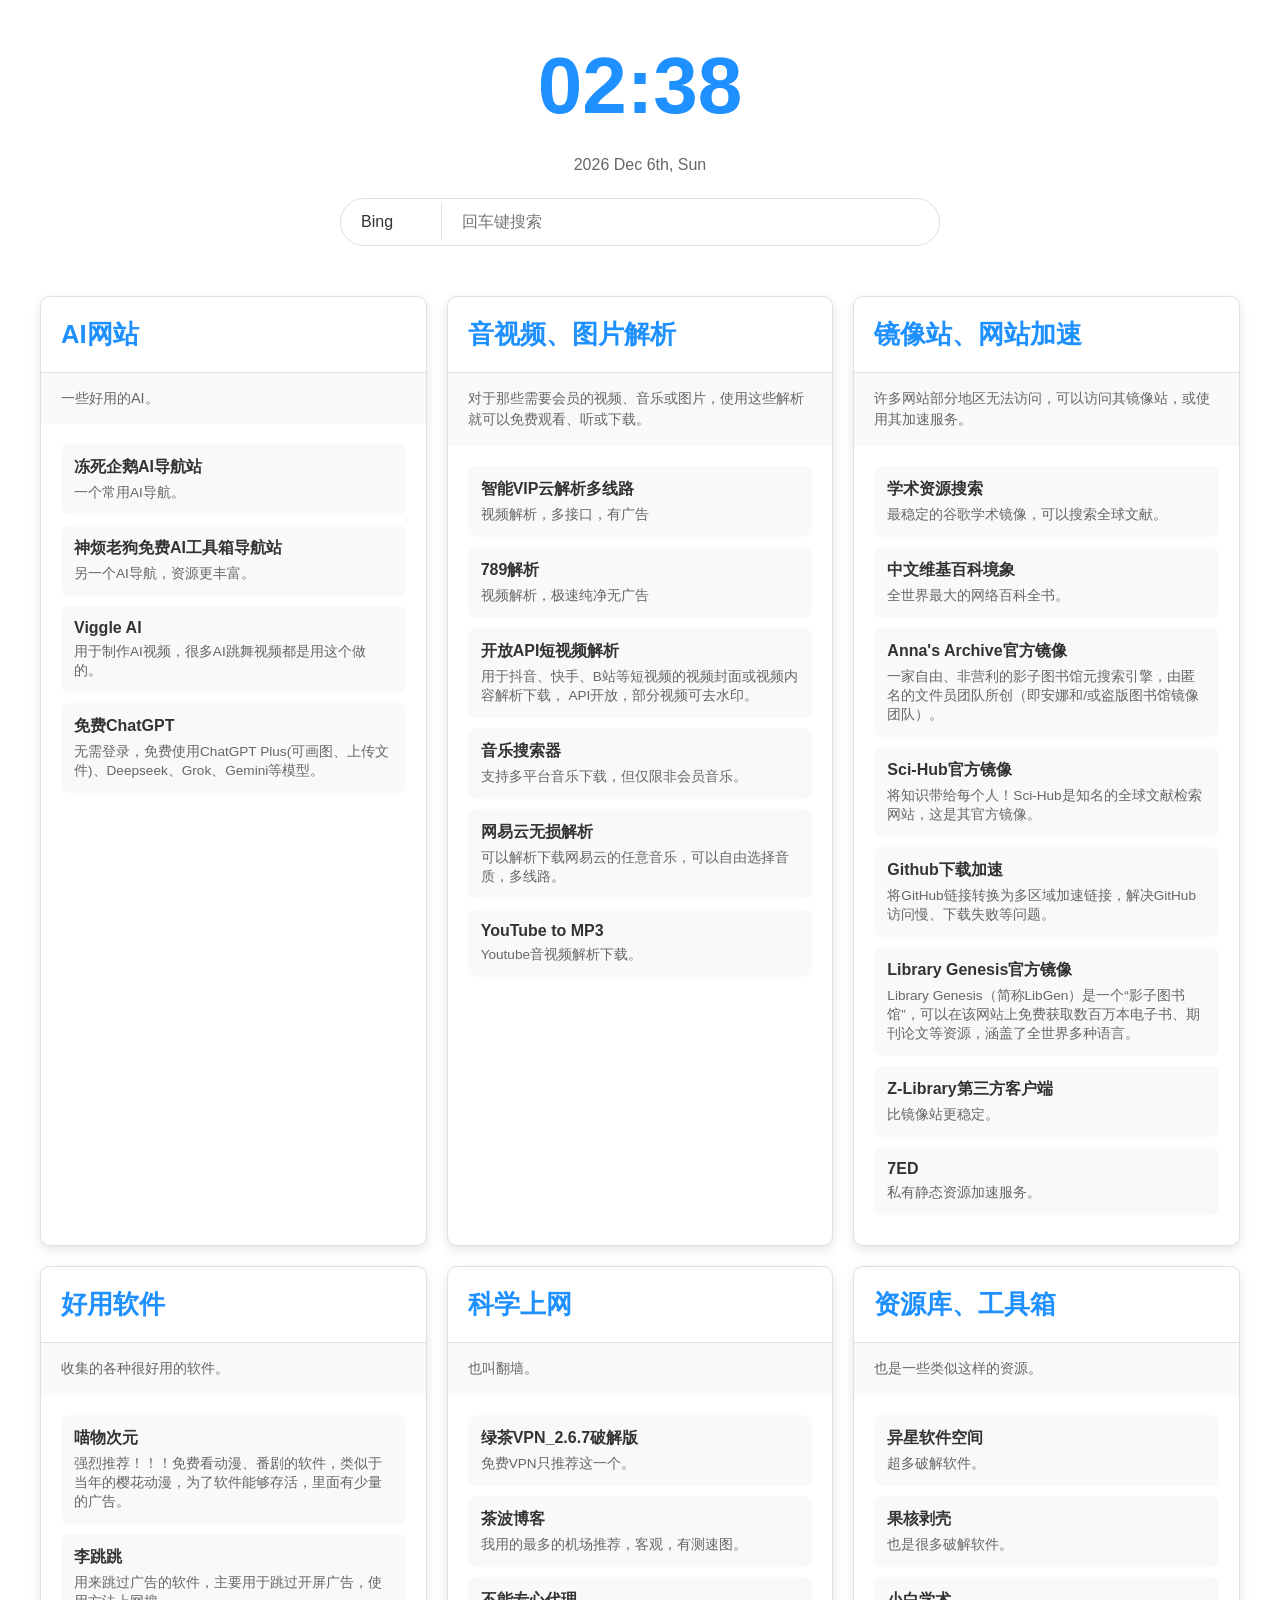
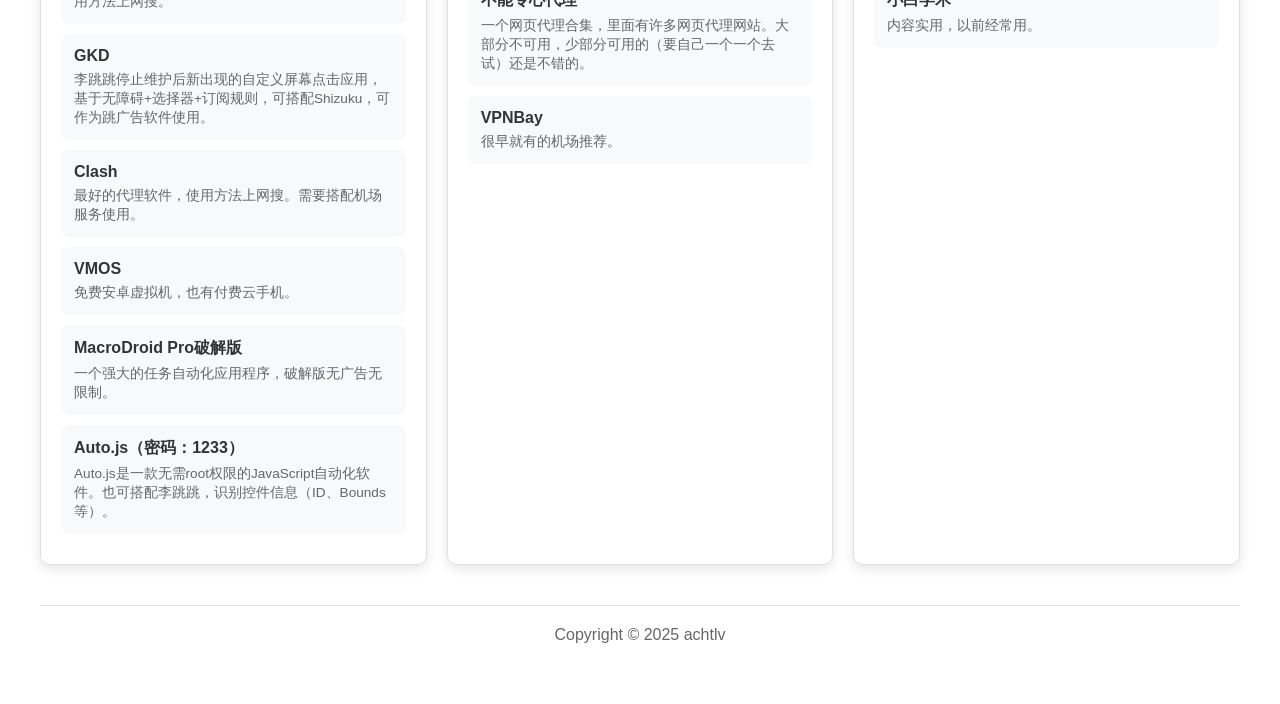
==== index.html @ cbd02347 "Auto sync from achtlv.github.io" ====
<!DOCTYPE html>
<html lang="zh-CN">
<head>
    <meta charset="UTF-8">
    <meta name="viewport" content="width=device-width, initial-scale=1.0">
    <title>ACHTLV资源导航</title>
    <link rel="icon" type="image/x-icon" href="/favicon.ico">
    <style>
        * {
            margin: 0;
            padding: 0;
            box-sizing: border-box;
            font-family: 'Segoe UI', Tahoma, Geneva, Verdana, sans-serif;
        }
        
        body {
            background: #FFFFFF;
            color: #333333;
            min-height: 100vh;
            padding: 40px 20px;
            display: flex;
            justify-content: center;
            align-items: center;
        }
        
        .container {
            max-width: 1200px;
            width: 100%;
        }
        
        header {
            text-align: center;
            margin-bottom: 50px;
            animation: fadeIn 1s ease;
        }
        
        h1 {
            font-size: 5rem;
            margin-bottom: 15px;
            color: #1E90FF;
            font-weight: 700;
        }
        
        .subtitle {
            font-size: 1rem;
            max-width: 800px;
            margin: 20px auto 0;
            line-height: 1.6;
            color: #666666;
        }
        
        .categories {
            display: grid;
            grid-template-columns: repeat(auto-fit, minmax(300px, 1fr));
            gap: 20px;
            margin-top: 30px;
        }
        
        .category {
            background: #FFFFFF;
            border-radius: 10px;
            overflow: hidden;
            box-shadow: 0 4px 12px rgba(0, 0, 0, 0.1);
            transition: transform 0.3s ease, box-shadow 0.3s ease;
            border: 1px solid #E0E0E0;
        }
        
        .category:hover {
            transform: translateY(-5px);
            box-shadow: 0 8px 20px rgba(30, 144, 255, 0.2);
        }
        
        .category-header {
            padding: 20px;
            border-bottom: 1px solid #E0E0E0;
        }
        
        .category-header h2 {
            font-size: 1.6rem;
            font-weight: 600;
            color: #1E90FF;
        }
        
        .category-description {
            padding: 15px 20px;
            font-size: 0.9rem;
            color: #666666;
            line-height: 1.5;
            background: #F8F9FA;
        }
        
        .category-content {
            padding: 20px;
        }
        
        .link-item {
            padding: 12px;
            border-radius: 8px;
            margin-bottom: 10px;
            background: #F8F9FA;
            transition: all 0.3s ease;
            border: 1px solid transparent;
            user-select: none;
        }
        
        .link-item:hover {
            border-color: #1E90FF;
            background: #E6F0FA;
            transform: translateX(3px);
        }
        
        .link-text h3 {
            font-size: 1rem;
            margin-bottom: 5px;
            color: #333333;
        }
        
        .link-text p {
            font-size: 0.85rem;
            color: #666666;
            line-height: 1.4;
        }
        
        a {
            text-decoration: none;
            color: inherit;
            display: block;
        }
        
        .footer {
            text-align: center;
            margin-top: 40px;
            color: #666666;
            font-size: 1rem;
            padding: 20px;
            border-top: 1px solid #E0E0E0;
        }
        
        .search-container {
            display: flex;
            justify-content: center;
            width: 100%;
            max-width: 600px;
            margin: 20px auto;
        }

        .search-wrapper {
            display: flex;
            align-items: center;
            background: #FFFFFF;
            border: 1px solid #E0E0E0;
            border-radius: 25px;
            width: 100%;
            padding: 4px 10px;
        }

        .search-wrapper select {
            border: none;
            background: transparent;
            padding: 10px;
            font-size: 1rem;
            color: #333333;
            border-right: 1px solid #E0E0E0;
            margin-right: 10px;
            appearance: none;
        }

        .search-wrapper select:focus {
            outline: none;
        }

        .search-wrapper input {
            flex: 1;
            border: none;
            padding: 10px;
            font-size: 1rem;
            background: transparent;
            color: #333333;
        }

        .search-wrapper input:focus {
            outline: none;
        }

        input[type="search"]::-webkit-search-decoration,
        input[type="search"]::-webkit-search-cancel-button,
        input[type="search"]::-webkit-search-results-button,
        input[type="search"]::-webkit-search-results-decoration {
            display: none;
        }

        input::-ms-clear,
        input::-ms-reveal {
            display: none;
            width: 0;
            height: 0;
        }

        input[type="search"] {
            -webkit-appearance: none;
            appearance: none;
        }
        
        @keyframes fadeIn {
            from { opacity: 0; transform: translateY(20px); }
            to { opacity: 1; transform: translateY(0); }
        }
        
        .category {
            animation: fadeIn 0.6s ease forwards;
            opacity: 0;
        }
        
        .category:nth-child(1) { animation-delay: 0.2s; }
        .category:nth-child(2) { animation-delay: 0.4s; }
        .category:nth-child(3) { animation-delay: 0.6s; }
        .category:nth-child(4) { animation-delay: 0.8s; }
        .category:nth-child(5) { animation-delay: 1.0s; }
        .category:nth-child(6) { animation-delay: 1.2s; }
        
        @media (max-width: 768px) {
            h1 { font-size: 4rem; }
            .subtitle { font-size: 0.85rem; }
            .categories { grid-template-columns: 1fr; }
            .category-header h2 { font-size: 1.4rem; }
            .category-description { font-size: 0.85rem; }
        }
    </style>
</head>
<body>
    <div class="container">
        <header>
            <h1 id="current-time"></h1>
            <p class="subtitle" id="current-date"></p>
            
            <div class="search-container">
                <div class="search-wrapper">
                    <select id="search-engine">
                        <option value="https://www.bing.com/search?q=" selected>Bing</option>
                        <option value="site">站内搜索</option>
                        <option value="https://www.sogou.com/web?query=">搜狗</option>
                        <option value="https://www.google.com/search?q=">Google</option>
                        <option value="https://www.youtube.com/results?search_query=">YouTube</option>
                        <option value="https://github.com/search?q=">GitHub</option>
                        <option value="https://en.wikipedia.org/w/index.php?search=">Wikipedia</option>
                    </select>
                    <input type="search" id="search-input" placeholder="回车键搜索">
                </div>
            </div>
        </header>
        
        <div class="categories">
            <!-- AI网站 -->
            <div class="category">
                <div class="category-header">
                    <h2 id="category1">AI网站</h2>
                </div>
                <div class="category-description" aria-describedby="category1">
                    一些好用的AI。
                </div>
                <div class="category-content">
                    <a href="https://bin9.top/" target="_blank">
                        <div class="link-item">
                            <div class="link-text">
                                <h3>冻死企鹅AI导航站</h3>
                                <p>一个常用AI导航。</p>
                            </div>
                        </div>
                    </a>
                    <a href="https://nav.laogou717.com/" target="_blank">
                        <div class="link-item">
                            <div class="link-text">
                                <h3>神烦老狗免费AI工具箱导航站</h3>
                                <p>另一个AI导航，资源更丰富。</p>
                            </div>
                        </div>
                    </a>
                    <a href="https://viggle.ai/" target="_blank">
                        <div class="link-item">
                            <div class="link-text">
                                <h3>Viggle AI</h3>
                                <p>用于制作AI视频，很多AI跳舞视频都是用这个做的。</p>
                            </div>
                        </div>
                    </a>
                    <a href="https://site.tinycms.xyz/" target="_blank">
                        <div class="link-item">
                            <div class="link-text">
                                <h3>免费ChatGPT</h3>
                                <p>无需登录，免费使用ChatGPT Plus(可画图、上传文件)、Deepseek、Grok、Gemini等模型。</p>
                            </div>
                        </div>
                    </a>
                </div>
            </div>
            
            <!-- 音视频、图片解析 -->
            <div class="category">
                <div class="category-header">
                    <h2 id="category2">音视频、图片解析</h2>
                </div>
                <div class="category-description" aria-describedby="category2">
                    对于那些需要会员的视频、音乐或图片，使用这些解析就可以免费观看、听或下载。
                </div>
                <div class="category-content">
                    <a href="http://v9j.net/?url=" target="_blank">
                        <div class="link-item">
                            <div class="link-text">
                                <h3>智能VIP云解析多线路</h3>
                                <p>视频解析，多接口，有广告</p>
                            </div>
                        </div>
                    </a>
                    <a href="https://jiexi.789jiexi.com/?url=" target="_blank">
                        <div class="link-item">
                            <div class="link-text">
                                <h3>789解析</h3>
                                <p>视频解析，极速纯净无广告</p>
                            </div>
                        </div>
                    </a>
                    <a href="https://api.spapi.cn/" target="_blank">
                        <div class="link-item">
                            <div class="link-text">
                                <h3>开放API短视频解析</h3>
                                <p>用于抖音、快手、B站等短视频的视频封面或视频内容解析下载， API开放，部分视频可去水印。</p>
                            </div>
                        </div>
                    </a>
                    <a href="https://music.itzo.cn/a.php" target="_blank">
                        <div class="link-item">
                            <div class="link-text">
                                <h3>音乐搜索器</h3>
                                <p>支持多平台音乐下载，但仅限非会员音乐。</p>
                            </div>
                        </div>
                    </a>
                    <a href="https://api.toubiec.cn/wyapi.html" target="_blank">
                        <div class="link-item">
                            <div class="link-text">
                                <h3>网易云无损解析</h3>
                                <p>可以解析下载网易云的任意音乐，可以自由选择音质，多线路。</p>
                            </div>
                        </div>
                    </a>
                    <a href="https://downmp3.yt/" target="_blank">
                        <div class="link-item">
                            <div class="link-text">
                                <h3>YouTube to MP3</h3>
                                <p>Youtube音视频解析下载。</p>
                            </div>
                        </div>
                    </a>
                </div>
            </div>
            
            <!-- 镜像站、网站加速 -->
            <div class="category">
                <div class="category-header">
                    <h2 id="category3">镜像站、网站加速</h2>
                </div>
                <div class="category-description" aria-describedby="category3">
                    许多网站部分地区无法访问，可以访问其镜像站，或使用其加速服务。
                </div>
                <div class="category-content">
                    <a href="https://scholar.lanfanshu.cn/" target="_blank">
                        <div class="link-item">
                            <div class="link-text">
                                <h3>学术资源搜索</h3>
                                <p>最稳定的谷歌学术镜像，可以搜索全球文献。</p>
                            </div>
                        </div>
                    </a>
                    <a href="https://zhwk.kkwiki.win/" target="_blank">
                        <div class="link-item">
                            <div class="link-text">
                                <h3>中文维基百科境象</h3>
                                <p>全世界最大的网络百科全书。</p>
                            </div>
                        </div>
                    </a>
                    <a href="https://annas-archive.li/" target="_blank">
                        <div class="link-item">
                            <div class="link-text">
                                <h3>Anna's Archive官方镜像</h3>
                                <p>一家自由、非营利的影子图书馆元搜索引擎，由匿名的文件员团队所创（即安娜和/或盗版图书馆镜像团队）。</p>
                            </div>
                        </div>
                    </a>
                    <a href="https://sci-hub.ru/" target="_blank">
                        <div class="link-item">
                            <div class="link-text">
                                <h3>Sci-Hub官方镜像</h3>
                                <p>将知识带给每个人！Sci-Hub是知名的全球文献检索网站，这是其官方镜像。</p>
                            </div>
                        </div>
                    </a>
                    <a href="https://gh-proxy.com/" target="_blank">
                        <div class="link-item">
                            <div class="link-text">
                                <h3>Github下载加速</h3>
                                <p>将GitHub链接转换为多区域加速链接，解决GitHub访问慢、下载失败等问题。</p>
                            </div>
                        </div>
                    </a>
                    <a href="https://libgen.gl/" target="_blank">
                        <div class="link-item">
                            <div class="link-text">
                                <h3>Library Genesis官方镜像</h3>
                                <p>Library Genesis（简称LibGen）是一个“影子图书馆”，可以在该网站上免费获取数百万本电子书、期刊论文等资源，涵盖了全世界多种语言。</p>
                            </div>
                        </div>
                    </a>
                    <a href="https://zlib.wwwnav.com/" target="_blank">
                        <div class="link-item">
                            <div class="link-text">
                                <h3>Z-Library第三方客户端</h3>
                                <p>比镜像站更稳定。</p>
                            </div>
                        </div>
                    </a>
                    <a href="https://www.7ed.net/" target="_blank">
                        <div class="link-item">
                            <div class="link-text">
                                <h3>7ED</h3>
                                <p>私有静态资源加速服务。</p>
                            </div>
                        </div>
                    </a>
                </div>
            </div>
            
            <!-- 好用软件 -->
            <div class="category">
                <div class="category-header">
                    <h2 id="category4">好用软件</h2>
                </div>
                <div class="category-description" aria-describedby="category4">
                    收集的各种很好用的软件。
                </div>
                <div class="category-content">
                    <a href="https://app.catw.us/" target="_blank">
                        <div class="link-item">
                            <div class="link-text">
                                <h3>喵物次元</h3>
                                <p>强烈推荐！！！免费看动漫、番剧的软件，类似于当年的樱花动漫，为了软件能够存活，里面有少量的广告。</p>
                            </div>
                        </div>
                    </a>
                    <a href="https://m.51nacs.com/down/1749.html" target="_blank">
                        <div class="link-item">
                            <div class="link-text">
                                <h3>李跳跳</h3>
                                <p>用来跳过广告的软件，主要用于跳过开屏广告，使用方法上网搜。</p>
                            </div>
                        </div>
                    </a>
                    <a href="https://gkd.li/guide/l" target="_blank">
                        <div class="link-item">
                            <div class="link-text">
                                <h3>GKD</h3>
                                <p>李跳跳停止维护后新出现的自定义屏幕点击应用，基于无障碍+选择器+订阅规则，可搭配Shizuku，可作为跳广告软件使用。</p>
                            </div>
                        </div>
                    </a>
                    <a href="https://clash.download/" target="_blank">
                        <div class="link-item">
                            <div class="link-text">
                                <h3>Clash</h3>
                                <p>最好的代理软件，使用方法上网搜。需要搭配机场服务使用。</p>
                            </div>
                        </div>
                    </a>
                    <a href="https://www.vmos.cn/" target="_blank">
                        <div class="link-item">
                            <div class="link-text">
                                <h3>VMOS</h3>
                                <p>免费安卓虚拟机，也有付费云手机。</p>
                            </div>
                        </div>
                    </a>
                    <a href="https://www.yxssp.com/download.php?author=东东&btitle=异星软件空间&id=27520" target="_blank">
                        <div class="link-item">
                            <div class="link-text">
                                <h3>MacroDroid Pro破解版</h3>
                                <p>一个强大的任务自动化应用程序，破解版无广告无限制。</p>
                            </div>
                        </div>
                    </a>
                    <a href="https://wwzo.lanzoub.com/b01vhobni" target="_blank">
                        <div class="link-item">
                            <div class="link-text">
                                <h3>Auto.js（密码：1233）</h3>
                                <p>Auto.js是一款无需root权限的JavaScript自动化软件。也可搭配李跳跳，识别控件信息（ID、Bounds等）。</p>
                            </div>
                        </div>
                    </a>
                </div>
            </div>
            
            <!-- 科学上网 -->
            <div class="category">
                <div class="category-header">
                    <h2 id="category5">科学上网</h2>
                </div>
                <div class="category-description" aria-describedby="category5">
                    也叫翻墙。
                </div>
                <div class="category-content">
                    <a href="https://www.kzwr.com/api/v1/object?fid=53e429e6d97d4988b1.apk" target="_blank">
                        <div class="link-item">
                            <div class="link-text">
                                <h3>绿茶VPN_2.6.7破解版</h3>
                                <p>免费VPN只推荐这一个。</p>
                            </div>
                        </div>
                    </a>
                    <a href="https://clashx.pro/" target="_blank">
                        <div class="link-item">
                            <div class="link-text">
                                <h3>茶波博客</h3>
                                <p>我用的最多的机场推荐，客观，有测速图。</p>
                            </div>
                        </div>
                    </a>
                    <a href="https://gwait.com/" target="_blank">
                        <div class="link-item">
                            <div class="link-text">
                                <h3>不能专心代理</h3>
                                <p>一个网页代理合集，里面有许多网页代理网站。大部分不可用，少部分可用的（要自己一个一个去试）还是不错的。</p>
                            </div>
                        </div>
                    </a>
                    <a href="https://vpnbay.com/" target="_blank">
                        <div class="link-item">
                            <div class="link-text">
                                <h3>VPNBay</h3>
                                <p>很早就有的机场推荐。</p>
                            </div>
                        </div>
                    </a>
                </div>
            </div>
            
            <!-- 资源库、工具箱 -->
            <div class="category">
                <div class="category-header">
                    <h2 id="category6">资源库、工具箱</h2>
                </div>
                <div class="category-description" aria-describedby="category6">
                    也是一些类似这样的资源。
                </div>
                <div class="category-content">
                    <a href="https://www.yxssp.com/" target="_blank">
                        <div class="link-item">
                            <div class="link-text">
                                <h3>异星软件空间</h3>
                                <p>超多破解软件。</p>
                            </div>
                        </div>
                    </a>
                    <a href="https://www.ghxi.com/" target="_blank">
                        <div class="link-item">
                            <div class="link-text">
                                <h3>果核剥壳</h3>
                                <p>也是很多破解软件。</p>
                            </div>
                        </div>
                    </a>
                    <a href="https://www.sssam.com/" target="_blank">
                        <div class="link-item">
                            <div class="link-text">
                                <h3>小白学术</h3>
                                <p>内容实用，以前经常用。</p>
                            </div>
                        </div>
                    </a>
                </div>
            </div>
        </div>
        
        <div class="footer">
            <p>Copyright © 2025 achtlv</p>
        </div>
    </div>

    <script>
        // Search functionality
        const searchInput = document.getElementById('search-input');
        const searchEngine = document.getElementById('search-engine');

        function siteSearch(term) {
            const searchTerm = term.trim().toLowerCase();
            const categories = document.querySelectorAll('.category');

            // If search term is empty, show all categories and links
            if (!searchTerm) {
                categories.forEach(category => {
                    category.style.display = 'block';
                    const links = category.querySelectorAll('.link-item');
                    links.forEach(link => {
                        link.style.display = 'block';
                    });
                });
                return;
            }

            // Perform search
            categories.forEach(category => {
                const links = category.querySelectorAll('.link-item');
                const description = category.querySelector('.category-description')?.textContent.toLowerCase() || "";
                let hasVisibleLinks = false;

                links.forEach(link => {
                    const title = link.querySelector('h3')?.textContent.toLowerCase() || "";
                    const linkDescription = link.querySelector('p')?.textContent.toLowerCase() || "";

                    if (title.includes(searchTerm) || linkDescription.includes(searchTerm) || description.includes(searchTerm)) {
                        link.style.display = 'block';
                        hasVisibleLinks = true;
                    } else {
                        link.style.display = 'none';
                    }
                });

                category.style.display = hasVisibleLinks || description.includes(searchTerm) ? 'block' : 'none';
            });
        }

        // Trigger search on input change or Enter key
        searchInput.addEventListener('input', (e) => {
            if (searchEngine.value === 'site') {
                siteSearch(e.target.value);
            }
        });

        searchInput.addEventListener('keydown', (e) => {
            if (e.key === 'Enter') {
                const engine = searchEngine.value;
                const term = searchInput.value.trim();
                
                if (engine === 'site') {
                    siteSearch(term);
                } else if (term) {
                    const url = engine + encodeURIComponent(term);
                    window.open(url, '_blank');
                }
            }
        });

        // Dynamic time and date display
        function updateTimeDate() {
            const now = new Date();
            
            // Format time in 24-hour format (e.g., 17:31)
            const hours = String(now.getHours()).padStart(2, '0');
            const minutes = String(now.getMinutes()).padStart(2, '0');
            const timeString = `${hours}:${minutes}`;
            
            // Format date as "2000 Jan 1st"
            const months = ['Jan', 'Feb', 'Mar', 'Apr', 'May', 'Jun', 'Jul', 'Aug', 'Sep', 'Oct', 'Nov', 'Dec'];
            const year = now.getFullYear();
            const month = months[now.getMonth()];
            const day = now.getDate();
            const dayWithSuffix = day + (day % 10 === 1 && day !== 11 ? 'st' : day % 10 === 2 && day !== 12 ? 'nd' : day % 10 === 3 && day !== 13 ? 'rd' : 'th');
            const dateString = `${year} ${month} ${dayWithSuffix}`;
            
            // Format weekday as "Mon"
            const weekdays = ['Sun', 'Mon', 'Tue', 'Wed', 'Thu', 'Fri', 'Sat'];
            const weekday = weekdays[now.getDay()];
            
            // Update DOM
            document.getElementById('current-time').textContent = timeString;
            document.getElementById('current-date').textContent = `${dateString}, ${weekday}`;
        }

        // Initial call and update every second
        updateTimeDate();
        setInterval(updateTimeDate, 1000);

        // Disable right-click context menu for category links
        document.querySelectorAll('.category-content a').forEach(link => {
            link.addEventListener('contextmenu', (e) => {
                e.preventDefault();
            });
        });
    </script>
</body>
</html>
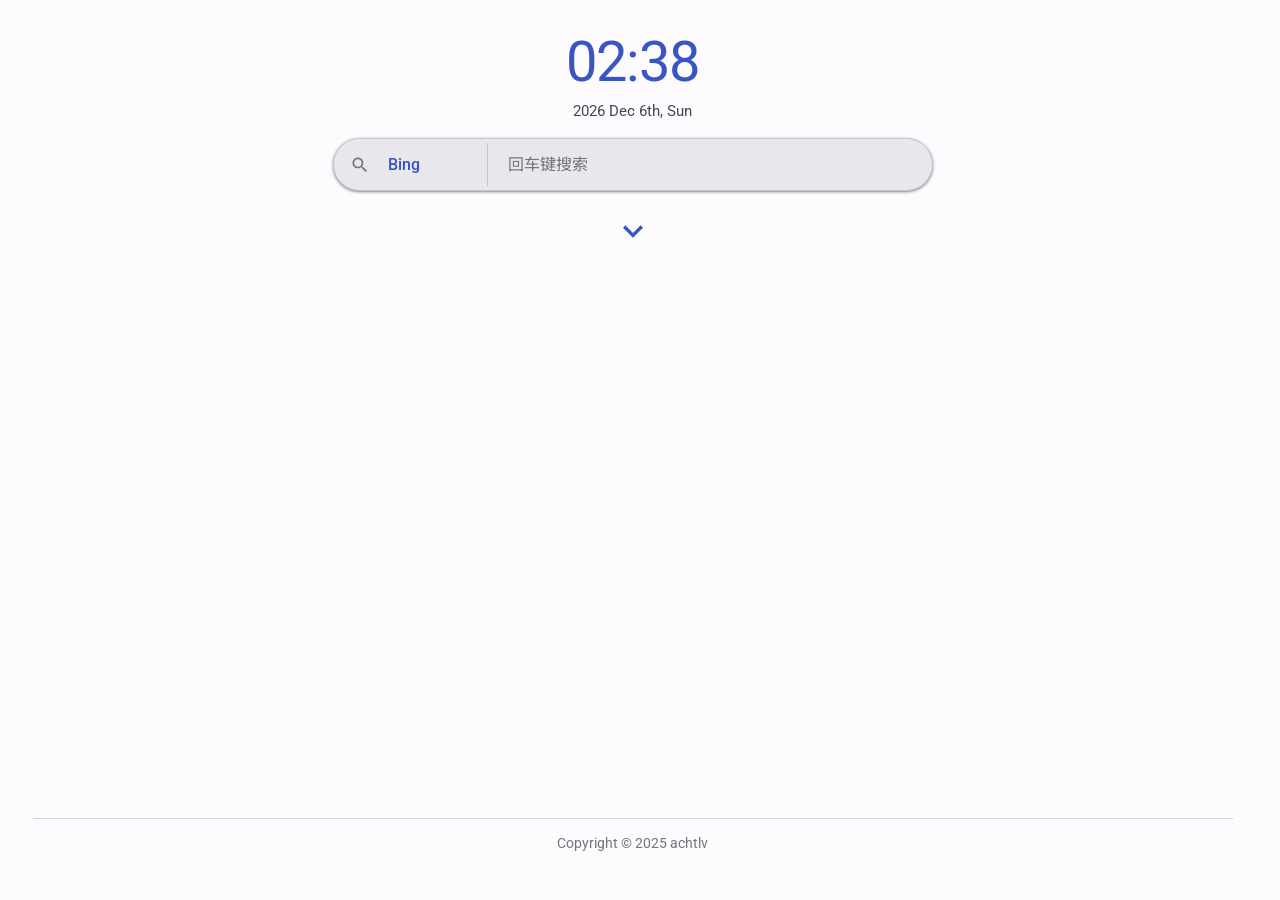
==== commit a56bb7bc: "Auto sync from achtlv.github.io" ====
--- a/index.html
+++ b/index.html
@@ -3,181 +3,218 @@
 <head>
     <meta charset="UTF-8">
     <meta name="viewport" content="width=device-width, initial-scale=1.0">
-    <title>ACHTLV资源导航</title>
+    <meta name="google-site-verification" content="toAPbrj3V5QsZYBrPL8XmdCNMkl0tq5UnWP_uo9_Tjo" />
+    <link rel="canonical" href="https://ach.cc.cd/" />
+    <title>ACH资源导航</title>
     <link rel="icon" type="image/x-icon" href="/favicon.ico">
+    <link rel="preconnect" href="https://fonts.font.im">
+    <link rel="preconnect" href="https://fonts.font.im" crossorigin>
+    <link href="https://fonts.font.im/css2?family=Roboto:wght@300;400;500;700&family=Noto+Sans+SC:wght@400;500;700&display=swap" rel="stylesheet">
+
+    
+    <script type="application/ld+json">
+    {
+      "@context": "https://schema.org",
+      "@type": "WebSite",
+      "name": "ACH资源导航",
+      "url": "https://ach.cc.cd/",
+      "alternateName": ["ACH资源导航"],
+      "description": "ACH资源导航，提供各种实用网页。",
+      "potentialAction": {
+        "@type": "SearchAction",
+        "target": "https://ach.cc.cd/?s={search_term_string}",
+        "query-input": "required name=search_term_string"
+      }
+    }
+    </script>
     <style>
+        /* ========== Material You 3 (Material 3) — seed #1E40AF, TONAL_SPOT ========== */
+        /* 全局重置 & 字体 */
         * {
             margin: 0;
             padding: 0;
             box-sizing: border-box;
-            font-family: 'Segoe UI', Tahoma, Geneva, Verdana, sans-serif;
-        }
-        
+            font-family: 'Roboto', 'Noto Sans SC', 'PingFang SC', 'Microsoft YaHei', system-ui, sans-serif;
+        }
+
+        html {
+            color-scheme: light dark;
+            /* 预留滚动条空间，避免展开内容后滚动条出现导致页面被挤窄 */
+            scrollbar-gutter: stable;
+        }
+
+        /* ----- M3 设计令牌 (由 @material/material-color-utilities 从 #1E40AF 精确生成) ----- */
+        :root {
+            --md-sys-color-primary: #3755c3;
+            --md-sys-color-on-primary: #ffffff;
+            --md-sys-color-primary-container: #dde1ff;
+            --md-sys-color-on-primary-container: #001453;
+            --md-sys-color-secondary: #5a5d72;
+            --md-sys-color-on-secondary: #ffffff;
+            --md-sys-color-secondary-container: #dee1f9;
+            --md-sys-color-on-secondary-container: #171b2c;
+            --md-sys-color-tertiary: #75546f;
+            --md-sys-color-on-tertiary: #ffffff;
+            --md-sys-color-tertiary-container: #ffd7f4;
+            --md-sys-color-on-tertiary-container: #2c1229;
+            --md-sys-color-error: #ba1a1a;
+            --md-sys-color-on-error: #ffffff;
+            --md-sys-color-error-container: #ffdad6;
+            --md-sys-color-on-error-container: #410002;
+            --md-sys-color-background: #fefbff;
+            --md-sys-color-on-background: #1b1b1f;
+            --md-sys-color-surface: #fefbff;
+            --md-sys-color-on-surface: #1b1b1f;
+            --md-sys-color-surface-variant: #e2e1ec;
+            --md-sys-color-on-surface-variant: #45464f;
+            --md-sys-color-outline: #767680;
+            --md-sys-color-outline-variant: #c6c5d0;
+            --md-sys-color-inverse-surface: #303034;
+            --md-sys-color-inverse-on-surface: #f2f0f4;
+            --md-sys-color-inverse-primary: #b8c4ff;
+            --md-sys-color-surface-container-lowest: #ffffff;
+            --md-sys-color-surface-container-low: #f5f3f7;
+            --md-sys-color-surface-container: #f0edf1;
+            --md-sys-color-surface-container-high: #eae7ec;
+            --md-sys-color-surface-container-highest: #e4e1e6;
+            --md-sys-color-surface-tint: #3755c3;
+
+            --md-sys-shape-corner-small: 8px;
+            --md-sys-shape-corner-medium: 12px;
+            --md-sys-shape-corner-large: 16px;
+            --md-sys-shape-corner-extra-large: 28px;
+            --md-sys-shape-corner-full: 999px;
+
+            --md-sys-elevation-level1: 0 1px 3px 1px rgba(0, 0, 0, 0.15), 0 1px 2px 0 rgba(0, 0, 0, 0.30);
+            --md-sys-elevation-level2: 0 2px 6px 2px rgba(0, 0, 0, 0.15), 0 1px 2px 0 rgba(0, 0, 0, 0.30);
+        }
+
+        /* ===== 固定布局核心：flex列，头尾固定，中间可伸缩 ===== */
         body {
-            background: #FFFFFF;
-            color: #333333;
-            min-height: 100vh;
-            padding: 40px 20px;
             display: flex;
-            justify-content: center;
-            align-items: center;
-        }
-        
+            flex-direction: column;
+            min-height: 100vh;          /* 至少撑满视口高度 */
+            background: var(--md-sys-color-background);
+            color: var(--md-sys-color-on-background);
+            padding: 32px 16px;          /* 优化边距，更紧凑 */
+            margin: 0;
+        }
+
         .container {
             max-width: 1200px;
             width: 100%;
-        }
-        
+            margin: 0 auto;
+            display: flex;
+            flex-direction: column;
+            flex: 1;                      /* 占用body除去padding后的所有剩余高度 */
+        }
+
+        /* 头部：不伸缩，保持在顶部 */
         header {
+            flex-shrink: 0;
+            margin-bottom: 24px;           /* 与下方分类的间距 */
+            animation: fadeIn 1s ease;
+        }
+
+        /* 头部：居中对称布局 — 时钟/日期/搜索/折叠按钮垂直排列 */
+        .header-top {
+            display: flex;
+            flex-direction: column;
+            align-items: center;
+            gap: 16px;
+            margin-bottom: 20px;
             text-align: center;
-            margin-bottom: 50px;
-            animation: fadeIn 1s ease;
-        }
-        
+        }
+
+        .header-left {
+            flex: 0 0 auto;
+            text-align: center;
+        }
+
         h1 {
-            font-size: 5rem;
-            margin-bottom: 15px;
-            color: #1E90FF;
-            font-weight: 700;
-        }
-        
+            font-size: 3.5rem;
+            margin-bottom: 6px;
+            color: var(--md-sys-color-primary);
+            font-weight: 400;              /* M3 display 字重 */
+            line-height: 1.1;
+            letter-spacing: -0.02em;
+            font-variant-numeric: tabular-nums;  /* 时钟数字等宽对齐，不跳动 */
+        }
+
         .subtitle {
-            font-size: 1rem;
-            max-width: 800px;
-            margin: 20px auto 0;
-            line-height: 1.6;
-            color: #666666;
-        }
-        
-        .categories {
-            display: grid;
-            grid-template-columns: repeat(auto-fit, minmax(300px, 1fr));
-            gap: 20px;
-            margin-top: 30px;
-        }
-        
-        .category {
-            background: #FFFFFF;
-            border-radius: 10px;
-            overflow: hidden;
-            box-shadow: 0 4px 12px rgba(0, 0, 0, 0.1);
-            transition: transform 0.3s ease, box-shadow 0.3s ease;
-            border: 1px solid #E0E0E0;
-        }
-        
-        .category:hover {
-            transform: translateY(-5px);
-            box-shadow: 0 8px 20px rgba(30, 144, 255, 0.2);
-        }
-        
-        .category-header {
-            padding: 20px;
-            border-bottom: 1px solid #E0E0E0;
-        }
-        
-        .category-header h2 {
-            font-size: 1.6rem;
-            font-weight: 600;
-            color: #1E90FF;
-        }
-        
-        .category-description {
-            padding: 15px 20px;
-            font-size: 0.9rem;
-            color: #666666;
+            font-size: 0.95rem;
+            max-width: 600px;
             line-height: 1.5;
-            background: #F8F9FA;
-        }
-        
-        .category-content {
-            padding: 20px;
-        }
-        
-        .link-item {
-            padding: 12px;
-            border-radius: 8px;
-            margin-bottom: 10px;
-            background: #F8F9FA;
-            transition: all 0.3s ease;
-            border: 1px solid transparent;
-            user-select: none;
-        }
-        
-        .link-item:hover {
-            border-color: #1E90FF;
-            background: #E6F0FA;
-            transform: translateX(3px);
-        }
-        
-        .link-text h3 {
-            font-size: 1rem;
-            margin-bottom: 5px;
-            color: #333333;
-        }
-        
-        .link-text p {
-            font-size: 0.85rem;
-            color: #666666;
-            line-height: 1.4;
-        }
-        
-        a {
-            text-decoration: none;
-            color: inherit;
-            display: block;
-        }
-        
-        .footer {
-            text-align: center;
-            margin-top: 40px;
-            color: #666666;
-            font-size: 1rem;
-            padding: 20px;
-            border-top: 1px solid #E0E0E0;
-        }
-        
-        .search-container {
-            display: flex;
-            justify-content: center;
+            color: var(--md-sys-color-on-surface-variant);
+        }
+
+        .header-right {
+            flex: 0 0 auto;
             width: 100%;
             max-width: 600px;
-            margin: 20px auto;
+            display: flex;
+            flex-direction: column;
+            align-items: center;
+            gap: 12px;
+        }
+
+        /* 搜索区 - M3 filled search bar (surface-container-high, 全圆角) */
+        .search-container {
+            width: 100%;
         }
 
         .search-wrapper {
             display: flex;
             align-items: center;
-            background: #FFFFFF;
-            border: 1px solid #E0E0E0;
-            border-radius: 25px;
-            width: 100%;
-            padding: 4px 10px;
-        }
-
-        .search-wrapper select {
+            background: var(--md-sys-color-surface-container-high);
+            border-radius: var(--md-sys-shape-corner-full);
+            padding: 4px 10px 4px 16px;    /* 左侧留出图标空间 */
+            box-shadow: var(--md-sys-elevation-level1);
+            transition: box-shadow 0.2s ease, background 0.2s ease;
+            border: 1px solid var(--md-sys-color-outline-variant);
+        }
+
+        .search-wrapper::before {
+            content: "";
+            flex: 0 0 auto;
+            width: 20px;
+            height: 20px;
+            margin-right: 8px;
+            background-image: url("data:image/svg+xml,%3Csvg xmlns='http://www.w3.org/2000/svg' height='24' viewBox='0 0 24 24' width='24'%3E%3Cpath d='M15.5 14h-.79l-.28-.27C15.41 12.59 16 11.11 16 9.5 16 5.91 13.09 3 9.5 3S3 5.91 3 9.5 5.91 16 9.5 16c1.61 0 3.09-.59 4.23-1.57l.27.28v.79l5 4.99L20.49 19l-4.99-5zm-6 0C7.01 14 5 11.99 5 9.5S7.01 5 9.5 5 14 7.01 14 9.5 11.99 14 9.5 14z' fill='%2345464f'/%3E%3C/svg%3E");
+            background-size: contain;
+            background-repeat: no-repeat;
+            background-position: center;
+            opacity: 0.7;
+        }
+
+        .search-wrapper:focus-within {
+            box-shadow: var(--md-sys-elevation-level2);
+            border-color: var(--md-sys-color-primary);
+        }
+
+        .search-wrapper select,
+        .search-wrapper input {
             border: none;
             background: transparent;
-            padding: 10px;
+            padding: 12px 10px;
             font-size: 1rem;
-            color: #333333;
-            border-right: 1px solid #E0E0E0;
+            color: var(--md-sys-color-on-surface);
+        }
+
+        .search-wrapper select {
+            border-right: 1px solid var(--md-sys-color-outline-variant);
             margin-right: 10px;
             appearance: none;
-        }
-
-        .search-wrapper select:focus {
-            outline: none;
+            min-width: 110px;
+            color: var(--md-sys-color-primary);
+            font-weight: 500;
         }
 
         .search-wrapper input {
             flex: 1;
-            border: none;
-            padding: 10px;
-            font-size: 1rem;
-            background: transparent;
-            color: #333333;
-        }
-
+        }
+
+        .search-wrapper select:focus,
         .search-wrapper input:focus {
             outline: none;
         }
@@ -200,65 +237,602 @@
             -webkit-appearance: none;
             appearance: none;
         }
-        
+
+        /* ----- 折叠图标 — M3 icon button (圆形 state layer, 居中悬浮) ----- */
+        .fold-toggle {
+            display: flex;
+            justify-content: center;
+            align-items: center;
+            cursor: pointer;
+            width: 48px;
+            height: 48px;
+            margin: 4px auto 0;            /* 居中 */
+            border-radius: var(--md-sys-shape-corner-full);
+            color: var(--md-sys-color-primary);
+            transition: transform 0.15s, background 0.15s, box-shadow 0.2s;
+            user-select: none;
+            border: none;
+            background: transparent;
+            padding: 4px;
+        }
+
+        .fold-toggle:hover {
+            background: var(--md-sys-color-primary-container);
+            transform: scale(1.08);
+            box-shadow: var(--md-sys-elevation-level1);
+        }
+
+        .fold-toggle:active {
+            transform: scale(0.95);
+        }
+
+        .fold-toggle .toggle-icon {
+            display: inline-block;
+            width: 40px;
+            height: 40px;
+            background-size: contain;
+            background-repeat: no-repeat;
+            background-position: center;
+        }
+
+        /* 向下箭头 (M3 light primary) */
+        .icon-arrow-down {
+            background-image: url("data:image/svg+xml,%3Csvg xmlns='http://www.w3.org/2000/svg' height='40' viewBox='0 0 24 24' width='40'%3E%3Cpath d='M7.41 8.59L12 13.17l4.59-4.58L18 10l-6 6-6-6 1.41-1.41z' fill='%233755c3'/%3E%3C/svg%3E");
+        }
+
+        /* 向上箭头 */
+        .icon-arrow-up {
+            background-image: url("data:image/svg+xml,%3Csvg xmlns='http://www.w3.org/2000/svg' height='40' viewBox='0 0 24 24' width='40'%3E%3Cpath d='M7.41 15.41L12 10.83l4.59 4.58L18 14l-6-6-6 6 1.41-1.41z' fill='%233755c3'/%3E%3C/svg%3E");
+        }
+
+        /* ===== 分类容器：CSS Columns 瀑布流 — 短卡片自动填充空隙 ===== */
+        .categories {
+            flex: 1;                       /* 自动撑满header与footer之间的高度 */
+            overflow-y: auto;               /* 内容过多时内部滚动，不影响头尾 */
+            column-count: 3;               /* 桌面端 3 列瀑布流 */
+            column-gap: 24px;              /* 列间距 */
+            margin-top: 12px;              /* 与折叠按钮的间距 */
+            padding: 4px 4px 24px;         /* 防止卡片阴影/悬停被裁切 */
+            /* 注意：不再使用display:none控制显隐，改用内部.category的内联样式 */
+        }
+
+        /* 单个分类卡片 — M3 elevated card (surface-container-low, 28px 圆角) */
+        .category {
+            background: var(--md-sys-color-surface-container-low);
+            border-radius: var(--md-sys-shape-corner-extra-large);
+            overflow: hidden;
+            box-shadow: var(--md-sys-elevation-level1);
+            transition: transform 0.3s ease, box-shadow 0.3s ease;
+            height: fit-content;            /* 高度自适应内容 */
+            border: 1px solid transparent;  /* hover 时显现轮廓 */
+            break-inside: avoid;           /* 瀑布流：卡片不被跨列截断 */
+            margin-bottom: 24px;            /* 卡片垂直间距（columns 下用 margin 而非 gap） */
+        }
+
+        .category:hover {
+            transform: translateY(-4px);
+            box-shadow: var(--md-sys-elevation-level2);
+            border-color: var(--md-sys-color-outline-variant);
+        }
+
+        .category-header {
+            padding: 20px 24px;
+            border-bottom: 1px solid var(--md-sys-color-outline-variant);
+            display: flex;
+            align-items: center;
+            justify-content: space-between;
+            gap: 12px;
+        }
+
+        .category-header h2 {
+            font-size: 1.5rem;
+            font-weight: 500;              /* M3 title 字重 */
+            color: var(--md-sys-color-primary);
+            margin: 0;
+        }
+
+        .category-description {
+            padding: 12px 24px;
+            font-size: 0.9rem;
+            color: var(--md-sys-color-on-surface-variant);
+            line-height: 1.5;
+            background: var(--md-sys-color-surface-container-high);
+            border-bottom: 1px solid var(--md-sys-color-outline-variant);
+        }
+
+        .category-content {
+            padding: 16px 20px;
+        }
+
+        /* 链接项 — M3 list item (hover 用 secondary-container tonal 态) */
+        .link-item {
+            padding: 12px 16px;
+            border-radius: var(--md-sys-shape-corner-medium);
+            margin-bottom: 8px;
+            background: var(--md-sys-color-surface-container-high);
+            transition: all 0.2s ease;
+            user-select: none;
+            border: 1px solid transparent;
+        }
+
+        .link-item:hover {
+            background: var(--md-sys-color-secondary-container);
+            transform: translateX(4px);
+            border-color: var(--md-sys-color-outline-variant);
+            box-shadow: var(--md-sys-elevation-level1);
+        }
+
+        .link-text h3 {
+            font-size: 0.95rem;
+            margin-bottom: 4px;
+            color: var(--md-sys-color-on-surface);
+            font-weight: 500;
+        }
+
+        .link-text p {
+            font-size: 0.85rem;
+            color: var(--md-sys-color-on-surface-variant);
+            line-height: 1.5;
+            margin: 0;
+        }
+
+        a {
+            text-decoration: none;
+            color: inherit;
+            display: block;
+        }
+
+        /* 底部：永不伸缩，永远在底部（由flex撑开） */
+        .footer {
+            flex-shrink: 0;
+            text-align: center;
+            margin-top: 32px;               /* 与分类区域的间距 */
+            color: var(--md-sys-color-on-surface-variant);
+            font-size: 0.9rem;
+            padding: 16px 20px;
+            border-top: 1px solid var(--md-sys-color-outline-variant);
+            opacity: 0.75;                  /* 弱化页脚视觉重量 */
+        }
+
+        /* 入场动画 */
         @keyframes fadeIn {
             from { opacity: 0; transform: translateY(20px); }
             to { opacity: 1; transform: translateY(0); }
         }
-        
+
         .category {
-            animation: fadeIn 0.6s ease forwards;
+            animation: fadeIn 0.5s ease forwards;
             opacity: 0;
         }
-        
-        .category:nth-child(1) { animation-delay: 0.2s; }
-        .category:nth-child(2) { animation-delay: 0.4s; }
-        .category:nth-child(3) { animation-delay: 0.6s; }
-        .category:nth-child(4) { animation-delay: 0.8s; }
-        .category:nth-child(5) { animation-delay: 1.0s; }
-        .category:nth-child(6) { animation-delay: 1.2s; }
-        
+
+        .category:nth-child(1) { animation-delay: 0.1s; }
+        .category:nth-child(2) { animation-delay: 0.2s; }
+        .category:nth-child(3) { animation-delay: 0.3s; }
+        .category:nth-child(4) { animation-delay: 0.4s; }
+        .category:nth-child(5) { animation-delay: 0.5s; }
+        .category:nth-child(6) { animation-delay: 0.6s; }
+        .category:nth-child(7) { animation-delay: 0.7s; }
+        .category:nth-child(8) { animation-delay: 0.8s; }
+        .category:nth-child(9) { animation-delay: 0.9s; }
+        .category:nth-child(10) { animation-delay: 1.0s; }
+
+        /* 移动端优化 */
         @media (max-width: 768px) {
-            h1 { font-size: 4rem; }
-            .subtitle { font-size: 0.85rem; }
-            .categories { grid-template-columns: 1fr; }
-            .category-header h2 { font-size: 1.4rem; }
+            body { padding: 16px 12px; }      /* 小屏减小边距 */
+            h1 { font-size: 2.5rem; }
+            .subtitle { font-size: 0.9rem; }
+            .categories { column-count: 1; }   /* 移动端单列 */
+            .category-header h2 { font-size: 1.3rem; }
             .category-description { font-size: 0.85rem; }
-        }
+
+            .header-top {
+                gap: 12px;
+                margin-bottom: 12px;
+            }
+
+            .header-right {
+                max-width: 100%;
+            }
+
+            .search-wrapper {
+                flex-direction: column;
+                border-radius: var(--md-sys-shape-corner-large);
+                padding: 8px;
+            }
+
+            .search-wrapper::before {
+                display: none;               /* 移动端隐藏图标，节省空间 */
+            }
+
+            .search-wrapper select {
+                border-right: none;
+                border-bottom: 1px solid var(--md-sys-color-outline-variant);
+                margin-right: 0;
+                margin-bottom: 8px;
+                width: 100%;
+                text-align: center;
+            }
+
+            .search-wrapper input {
+                width: 100%;
+                text-align: center;
+            }
+
+            .fold-toggle {
+                justify-content: center;
+            }
+
+            .fold-toggle .toggle-icon {
+                width: 36px;
+                height: 36px;
+            }
+        }
+
+        /* 中等屏幕优化 */
+        @media (min-width: 769px) and (max-width: 1024px) {
+            .header-right {
+                max-width: 560px;
+            }
+
+            .categories {
+                column-count: 2;             /* 平板 2 列瀑布流 */
+            }
+        }
+
+        /* 宽屏：3 列；超宽屏 4 列 */
+        @media (min-width: 1600px) {
+            .categories {
+                column-count: 4;
+            }
+        }
+
+        /* ========== 夜间模式 — M3 dark tokens ========== */
+        @media (prefers-color-scheme: dark) {
+            :root {
+                --md-sys-color-primary: #b8c4ff;
+                --md-sys-color-on-primary: #002584;
+                --md-sys-color-primary-container: #173bab;
+                --md-sys-color-on-primary-container: #dde1ff;
+                --md-sys-color-secondary: #c2c5dd;
+                --md-sys-color-on-secondary: #2c2f42;
+                --md-sys-color-secondary-container: #424659;
+                --md-sys-color-on-secondary-container: #dee1f9;
+                --md-sys-color-tertiary: #e4bad9;
+                --md-sys-color-on-tertiary: #43273f;
+                --md-sys-color-tertiary-container: #5c3d56;
+                --md-sys-color-on-tertiary-container: #ffd7f4;
+                --md-sys-color-error: #ffb4ab;
+                --md-sys-color-on-error: #690005;
+                --md-sys-color-error-container: #93000a;
+                --md-sys-color-on-error-container: #ffb4ab;
+                --md-sys-color-background: #1b1b1f;
+                --md-sys-color-on-background: #e4e1e6;
+                --md-sys-color-surface: #1b1b1f;
+                --md-sys-color-on-surface: #e4e1e6;
+                --md-sys-color-surface-variant: #45464f;
+                --md-sys-color-on-surface-variant: #c6c5d0;
+                --md-sys-color-outline: #90909a;
+                --md-sys-color-outline-variant: #45464f;
+                --md-sys-color-inverse-surface: #e4e1e6;
+                --md-sys-color-inverse-on-surface: #303034;
+                --md-sys-color-inverse-primary: #3755c3;
+                --md-sys-color-surface-container-lowest: #0e0e11;
+                --md-sys-color-surface-container-low: #1b1b1f;
+                --md-sys-color-surface-container: #1f1f23;
+                --md-sys-color-surface-container-high: #2a2a2d;
+                --md-sys-color-surface-container-highest: #343438;
+                --md-sys-color-surface-tint: #b8c4ff;
+            }
+
+            .fold-toggle:hover {
+                background: var(--md-sys-color-primary-container);
+            }
+
+            /* 折叠图标深色版 (fill 改为 M3 dark primary) */
+            .fold-toggle .toggle-icon.icon-arrow-down {
+                background-image: url("data:image/svg+xml,%3Csvg xmlns='http://www.w3.org/2000/svg' height='40' viewBox='0 0 24 24' width='40'%3E%3Cpath d='M7.41 8.59L12 13.17l4.59-4.58L18 10l-6 6-6-6 1.41-1.41z' fill='%23b8c4ff'/%3E%3C/svg%3E");
+            }
+
+            .fold-toggle .toggle-icon.icon-arrow-up {
+                background-image: url("data:image/svg+xml,%3Csvg xmlns='http://www.w3.org/2000/svg' height='40' viewBox='0 0 24 24' width='40'%3E%3Cpath d='M7.41 15.41L12 10.83l4.59 4.58L18 14l-6-6-6 6 1.41-1.41z' fill='%23b8c4ff'/%3E%3C/svg%3E");
+            }
+
+            .search-wrapper select option {
+                background: var(--md-sys-color-surface-container);
+                color: var(--md-sys-color-on-surface);
+            }
+
+            /* 移动端深色优化 (嵌套在dark内部保证优先级) */
+            @media (max-width: 768px) {
+                .search-wrapper select {
+                    border-bottom-color: var(--md-sys-color-outline-variant);
+                }
+            }
+        }
+
     </style>
 </head>
 <body>
     <div class="container">
         <header>
-            <h1 id="current-time"></h1>
-            <p class="subtitle" id="current-date"></p>
-            
-            <div class="search-container">
-                <div class="search-wrapper">
-                    <select id="search-engine">
-                        <option value="https://www.bing.com/search?q=" selected>Bing</option>
-                        <option value="site">站内搜索</option>
-                        <option value="https://www.sogou.com/web?query=">搜狗</option>
-                        <option value="https://www.google.com/search?q=">Google</option>
-                        <option value="https://www.youtube.com/results?search_query=">YouTube</option>
-                        <option value="https://github.com/search?q=">GitHub</option>
-                        <option value="https://en.wikipedia.org/w/index.php?search=">Wikipedia</option>
-                    </select>
-                    <input type="search" id="search-input" placeholder="回车键搜索">
+            <div class="header-top">
+                <div class="header-left">
+                    <h1 id="current-time"></h1>
+                    <p class="subtitle" id="current-date"></p>
+                </div>
+                <div class="header-right">
+                    <div class="search-container">
+                        <div class="search-wrapper">
+                            <select id="search-engine">
+                                <option value="https://www.bing.com/search?q=" selected>Bing</option>
+                                <option value="site">站内搜索</option>
+                                <option value="https://www.sogou.com/web?query=">搜狗</option>
+                                <option value="https://www.google.com/search?q=">Google</option>
+                                <option value="https://yandex.com/search/touch/?text=">Yandex</option>
+                                <option value="https://duckduckgogg42xjoc72x3sjasowoarfbgcmvfimaftt6twagswzczad.onion/?q=">DDG Onion</option>
+                                <option value="https://www.youtube.com/results?search_query=">YouTube</option>
+                                <option value="https://en.wikipedia.org/w/index.php?search=">Wikipedia</option>
+                                <option value="https://github.com/search?q=">GitHub</option>
+                            </select>
+                            <input type="search" id="search-input" placeholder="回车键搜索">
+                        </div>
+                    </div>
+
+                    <!-- 折叠图标 (位于搜索栏右侧) -->
+                    <div class="fold-toggle" id="foldToggle" role="button" tabindex="0" aria-label="展开或收起分类">
+                        <span class="toggle-icon icon-arrow-down" id="toggleIcon" aria-hidden="true"></span>
+                    </div>
                 </div>
             </div>
         </header>
         
-        <div class="categories">
-            <!-- AI网站 -->
+        <!-- 分类容器：始终占据flex中间区域，内部卡片通过内联style控制显隐 -->
+        <div class="categories" id="categoriesContainer">
+            
             <div class="category">
                 <div class="category-header">
-                    <h2 id="category1">AI网站</h2>
-                </div>
-                <div class="category-description" aria-describedby="category1">
+                    <h2 id="category-tool">工具</h2>
+                </div>
+                <div class="category-description" aria-describedby="category-tool">
+                    实用类。
+                </div>
+                <div class="category-content">
+                    <a href="https://www.lddgo.net/index" target="_blank">
+                        <div class="link-item">
+                            <div class="link-text">
+                                <h3>在线工具大全</h3>
+                                <p>超多工具，站长最常用的工具箱。</p>
+                            </div>
+                        </div>
+                    </a>
+                    <a href="https://www.bing.com/Translator" target="_blank">
+                        <div class="link-item">
+                            <div class="link-text">
+                                <h3>微软翻译</h3>
+                                <p>站长最常用的翻译器。</p>
+                            </div>
+                        </div>
+                    </a>
+                    <a href="https://glosbe.com/" target="_blank">
+                        <div class="link-item">
+                            <div class="link-text">
+                                <h3>Glosbe词典。</h3>
+                                <p>涵盖几乎所有语言，自称是最大的在线词典。</p>
+                            </div>
+                        </div>
+                    </a>
+                    <a href="https://convertio.co/" target="_blank">
+                        <div class="link-item">
+                            <div class="link-text">
+                                <h3>文件转换器</h3>
+                                <p>将您的文件转换成任意格式。</p>
+                            </div>
+                        </div>
+                    </a>
+                    <a href="https://uutool.cn/qrcode-decode/" target="_blank">
+                        <div class="link-item">
+                            <div class="link-text">
+                                <h3>在线二维码识别解码工具</h3>
+                                <p>适用于某些扫码功能不完全的浏览器。</p>
+                            </div>
+                        </div>
+                    </a>
+                    <a href="https://www.wenshushu.cn/" target="_blank">
+                        <div class="link-item">
+                            <div class="link-text">
+                                <h3>文叔叔</h3>
+                                <p>跨设备快速文件传输。</p>
+                            </div>
+                        </div>
+                    </a>
+                    <a href="https://www.geogebra.org/" target="_blank">
+                        <div class="link-item">
+                            <div class="link-text">
+                                <h3>GeoGebra</h3>
+                                <p>科学计算器。</p>
+                            </div>
+                        </div>
+                    </a>
+                    <a href="https://www.desmos.com/" target="_blank">
+                        <div class="link-item">
+                            <div class="link-text">
+                                <h3>Desmos</h3>
+                                <p>图形计算器。</p>
+                            </div>
+                        </div>
+                    </a>
+                    <a href="https://www.bing.com/Translator" target="_blank">
+                        <div class="link-item">
+                            <div class="link-text">
+                                <h3>短链接生成器</h3>
+                                <p>可自定义后缀，设置有效期，短链接生成后也可更改原网站。</p>
+                            </div>
+                        </div>
+                    </a>
+                    <a href="https://jm-88.cc/" target="_blank">
+                        <div class="link-item">
+                            <div class="link-text">
+                                <h3>JM88</h3>
+                                <p>短链接生成服务，可加密，可为图片和视频生成短链接，后期不可更改原网站。</p>
+                            </div>
+                        </div>
+                    </a>
+                    <a href="https://wannengrun.net/" target="_blank">
+                        <div class="link-item">
+                            <div class="link-text">
+                                <h3>万能指令</h3>
+                                <p>只需将“wn.run/”添加到你访问的网址前，即可查找适用于该网站的工具。</p>
+                            </div>
+                        </div>
+                    </a>
+                    <a href="https://doc.vkeys.cn/" target="_blank">
+                        <div class="link-item">
+                            <div class="link-text">
+                                <h3>落月API</h3>
+                                <p>提供一些实用的API。</p>
+                            </div>
+                        </div>
+                    </a>
+                    <a href="https://ahmia.fi/" target="_blank">
+                        <div class="link-item">
+                            <div class="link-text">
+                                <h3>Ahmia</h3>
+                                <p>一个由Juha Nurmi创建的针对Tor隐藏服务的开源搜索引擎，在暗网与明网均可以访问。有审查。</p>
+                            </div>
+                        </div>
+                    </a>
+                </div>
+            </div>
+            
+            <div class="category">
+                <div class="category-header">
+                    <h2 id="category-game">小游戏</h2>
+                </div>
+                <div class="category-description" aria-describedby="category-game">
+                    无聊就玩点小游戏吧！
+                </div>
+                <div class="category-content">
+                    <a href="https://game.hullqin.cn/" target="_blank">
+                        <div class="link-item">
+                            <div class="link-text">
+                                <h3>桌游合集</h3>
+                                <p>纯粹的线上桌游。</p>
+                            </div>
+                        </div>
+                    </a>
+                    <a href="https://pointerpointer.com/" target="_blank">
+                        <div class="link-item">
+                            <div class="link-text">
+                                <h3>Pointer Pointer</h3>
+                                <p>寻找你的鼠标指针或点击位置。</p>
+                            </div>
+                        </div>
+                    </a>
+                </div>
+            </div>
+        
+            <div class="category">
+                <div class="category-header">
+                    <h2 id="category-resource">资源网站</h2>
+                </div>
+                <div class="category-description" aria-describedby="category-game">
+                    也是一些类似这样的资源。
+                </div>
+                <div class="category-content">
+                    <a href="https://www.yxssp.com/" target="_blank">
+                        <div class="link-item">
+                            <div class="link-text">
+                                <h3>异星软件空间</h3>
+                                <p>超多破解软件。</p>
+                            </div>
+                        </div>
+                    </a>
+                    <a href="https://www.ghxi.com/" target="_blank">
+                        <div class="link-item">
+                            <div class="link-text">
+                                <h3>果核剥壳</h3>
+                                <p>也是很多破解软件。</p>
+                            </div>
+                        </div>
+                    </a>
+                </div>
+            </div>
+            
+            <div class="category">
+                <div class="category-header">
+                    <h2 id="category-local">站内资源</h2>
+                </div>
+                <div class="category-description" aria-describedby="category-local">
+                    站长achtlv自己的资源。
+                </div>
+                <div class="category-content">
+                    <a href="https://achtlv.ccwu.cc/c" target="_blank">
+                        <div class="link-item">
+                            <div class="link-text">
+                                <h3>站长个人主页</h3>
+                                <p>内有站长联系方式。</p>
+                            </div>
+                        </div>
+                    </a>
+                    <a href="https://achtlv.ccwu.cc/u/dy" target="_blank">
+                        <div class="link-item">
+                            <div class="link-text">
+                                <h3>各类链接</h3>
+                                <p>不定期更新。</p>
+                            </div>
+                        </div>
+                    </a>
+                    <a href="https://p.achtlv.ccwu.cc/" target="_blank">
+                        <div class="link-item">
+                            <div class="link-text">
+                                <h3>Cloudflare网页代理（密码找站长要）</h3>
+                                <p>用Github上的cf-proxy-ex项目部署。把要代理的网站加在该网址后即可。</p>
+                            </div>
+                        </div>
+                    </a>
+                    <a href="https://achtlv.ccwu.cc/weekly" target="_blank">
+                        <div class="link-item">
+                            <div class="link-text">
+                                <h3>TECH周刊</h3>
+                                <p>原作者：阮一峰</p>
+                            </div>
+                        </div>
+                    </a>
+                    <a href="https://markdownreader.mutantcat.org/?url=https://v6.gh-proxy.org/https://raw.githubusercontent.com/achtlv/achtlv.github.io/main/找牌友.md" target="_blank">
+                        <div class="link-item">
+                            <div class="link-text">
+                                <h3>《找牌友》游戏规则</h3>
+                                <p>作者：achtlv</p>
+                            </div>
+                        </div>
+                    </a>
+                    <a href="https://achtlv.ccwu.cc/w/sqz" target="_blank">
+                        <div class="link-item">
+                            <div class="link-text">
+                                <h3>网文禁书《淫奇抄 之 锁情咒》</h3>
+                                <p>作者：雪凡</p>
+                            </div>
+                        </div>
+                    </a>
+                </div>
+            </div>
+            
+            <div class="category">
+                <div class="category-header">
+                    <h2 id="category-ai">AI资源</h2>
+                </div>
+                <div class="category-description" aria-describedby="category-ai">
                     一些好用的AI。
                 </div>
                 <div class="category-content">
+                    <a href="https://duck.ai/" target="_blank">
+                        <div class="link-item">
+                            <div class="link-text">
+                                <h3>Duck.ai</h3>
+                                <p>由DuckDuckGo提供的免费人工智能私聊工具，保护个人隐私。</p>
+                            </div>
+                        </div>
+                    </a>
                     <a href="https://bin9.top/" target="_blank">
                         <div class="link-item">
                             <div class="link-text">
@@ -287,22 +861,120 @@
                         <div class="link-item">
                             <div class="link-text">
                                 <h3>免费ChatGPT</h3>
-                                <p>无需登录，免费使用ChatGPT Plus(可画图、上传文件)、Deepseek、Grok、Gemini等模型。</p>
+                                <p>无需登录，免费使用ChatGPT Plus（可画图、上传文件）、Deepseek、Grok、Gemini等模型。</p>
                             </div>
                         </div>
                     </a>
                 </div>
             </div>
             
-            <!-- 音视频、图片解析 -->
             <div class="category">
                 <div class="category-header">
-                    <h2 id="category2">音视频、图片解析</h2>
-                </div>
-                <div class="category-description" aria-describedby="category2">
+                    <h2 id="category-software">好用软件</h2>
+                </div>
+                <div class="category-description" aria-describedby="category-software">
+                    收集的各种很好用的软件。
+                </div>
+                <div class="category-content">
+                    <a href="https://www.kzwr.com/api/v1/object?fid=45358ec406c44e1689.apk" target="_blank">
+                        <div class="link-item">
+                            <div class="link-text">
+                                <h3>李跳跳</h3>
+                                <p>用来跳过广告的软件，主要用于跳过开屏广告，使用方法上网搜。站内资源板块的各类链接内有站长推荐规则。</p>
+                            </div>
+                        </div>
+                    </a>
+                    <a href="https://gkd.li/guide/" target="_blank">
+                        <div class="link-item">
+                            <div class="link-text">
+                                <h3>GKD</h3>
+                                <p>李跳跳停止维护后新出现的自定义屏幕点击应用，基于无障碍+选择器+订阅规则，可搭配Shizuku，可作为跳广告软件使用。站内资源板块的各类链接内有站长推荐规则。</p>
+                            </div>
+                        </div>
+                    </a>
+                    <a href="https://www.yxssp.com/download.php?author=东东&btitle=异星软件空间&id=27520" target="_blank">
+                        <div class="link-item">
+                            <div class="link-text">
+                                <h3>MacroDroid Pro破解版</h3>
+                                <p>一个强大的任务自动化应用程序，破解版无广告无限制。</p>
+                            </div>
+                        </div>
+                    </a>
+                    <a href="http://m.3673.com/down/89272.html" target="_blank">
+                        <div class="link-item">
+                            <div class="link-text">
+                                <h3>酷狗概念版2.5.5</h3>
+                                <p>酷狗概念版的旧版本，无更新弹窗，无广告，每天听歌自动领取1日概念版VIP。（所有音乐免费听，免费下载，不限音质）缺点是下载的歌曲无法通过其他播放器播放。</p>
+                            </div>
+                        </div>
+                    </a>
+                    <a href="https://beta.miaogongzi.cc/" target="_blank">
+                        <div class="link-item">
+                            <div class="link-text">
+                                <h3>开源阅读3.0</h3>
+                                <p>依赖书源的开源阅读软件，可添加别人制作的书源，也可自定义添加书源。添加书源后，该软件将依赖书源从网站上获取书籍、有声书、漫画等内容。</p>
+                            </div>
+                        </div>
+                    </a>
+                    <a href="https://m.downkuai.com/android/179949.html" target="_blank">
+                        <div class="link-item">
+                            <div class="link-text">
+                                <h3>异次元漫画</h3>
+                                <p>依赖图源的漫画软件。站内资源板块的各类链接内有站长甄选图源。</p>
+                            </div>
+                        </div>
+                    </a>
+                    <a href="https://animeko.org/downloads" target="_blank">
+                        <div class="link-item">
+                            <div class="link-text">
+                                <h3>Animeko</h3>
+                                <p>在Github上开源的免费看动漫、番剧的软件，无广告。中国大陆推荐使用备用线路下载。</p>
+                            </div>
+                        </div>
+                    </a>
+                    <a href="https://gr.achtlv.ccwu.cc/CeuiLiSA/Pixiv-Shaft/1" target="_blank">
+                        <div class="link-item">
+                            <div class="link-text">
+                                <h3>Pixiv-Shaft</h3>
+                                <p>Pixiv的开源第三方客户端，支持画质增强，智能抠图，OCR，大陆直连。项目地址：github.com/CeuiLiSA/Pixiv-Shaft/</p>
+                            </div>
+                        </div>
+                    </a>
+                    <a href="https://www.vmos.cn/" target="_blank">
+                        <div class="link-item">
+                            <div class="link-text">
+                                <h3>VMOS</h3>
+                                <p>免费安卓虚拟机，也有付费云手机。</p>
+                            </div>
+                        </div>
+                    </a>
+                    <a href="https://wwzo.lanzoub.com/b01vhobni" target="_blank">
+                        <div class="link-item">
+                            <div class="link-text">
+                                <h3>Auto.js（密码：1233）</h3>
+                                <p>一款无需root权限的JavaScript自动化软件。也可搭配李跳跳，识别控件信息。（ID、Bounds等）</p>
+                            </div>
+                        </div>
+                    </a>
+                </div>
+            </div>
+            
+            <div class="category">
+                <div class="category-header">
+                    <h2 id="category-media">音视频、图片解析</h2>
+                </div>
+                <div class="category-description" aria-describedby="category-media">
                     对于那些需要会员的视频、音乐或图片，使用这些解析就可以免费观看、听或下载。
                 </div>
                 <div class="category-content">
+                    <a href="https://api.spapi.cn/" target="_blank">
+                        <div class="link-item">
+                            <div class="link-text">
+                                <h3>开放API短视频解析</h3>
+                                <p>用于抖音、快手、B站等短视频的视频封面或视频内容解析下载， API开放，部分视频可去水印。</p>
+                            </div>
+                        </div>
+                    </a>
                     <a href="http://v9j.net/?url=" target="_blank">
                         <div class="link-item">
                             <div class="link-text">
@@ -315,15 +987,7 @@
                         <div class="link-item">
                             <div class="link-text">
                                 <h3>789解析</h3>
-                                <p>视频解析，极速纯净无广告</p>
-                            </div>
-                        </div>
-                    </a>
-                    <a href="https://api.spapi.cn/" target="_blank">
-                        <div class="link-item">
-                            <div class="link-text">
-                                <h3>开放API短视频解析</h3>
-                                <p>用于抖音、快手、B站等短视频的视频封面或视频内容解析下载， API开放，部分视频可去水印。</p>
+                                <p>视频解析，极速，但有很多广告</p>
                             </div>
                         </div>
                     </a>
@@ -354,15 +1018,22 @@
                 </div>
             </div>
             
-            <!-- 镜像站、网站加速 -->
             <div class="category">
                 <div class="category-header">
-                    <h2 id="category3">镜像站、网站加速</h2>
-                </div>
-                <div class="category-description" aria-describedby="category3">
+                    <h2 id="category-mirror">镜像站、网站加速</h2>
+                </div>
+                <div class="category-description" aria-describedby="category-mirror">
                     许多网站部分地区无法访问，可以访问其镜像站，或使用其加速服务。
                 </div>
                 <div class="category-content">
+                    <a href="https://www.7ed.net/" target="_blank">
+                        <div class="link-item">
+                            <div class="link-text">
+                                <h3>7ED</h3>
+                                <p>私有静态资源加速服务。</p>
+                            </div>
+                        </div>
+                    </a>
                     <a href="https://scholar.lanfanshu.cn/" target="_blank">
                         <div class="link-item">
                             <div class="link-text">
@@ -379,11 +1050,43 @@
                             </div>
                         </div>
                     </a>
-                    <a href="https://annas-archive.li/" target="_blank">
+                    <a href="https://www.sssam.com/tool/chatgpt/" target="_blank">
+                        <div class="link-item">
+                            <div class="link-text">
+                                <h3>小白学术ChatGPT镜像</h3>
+                                <p>内容实用，以前经常用。有很多镜像站。</p>
+                            </div>
+                        </div>
+                    </a>
+                    <a href="https://gh-proxy.com/" target="_blank">
+                        <div class="link-item">
+                            <div class="link-text">
+                                <h3>Github下载加速</h3>
+                                <p>将GitHub链接转换为多区域加速链接，解决GitHub访问慢、下载失败等问题。</p>
+                            </div>
+                        </div>
+                    </a>
+                    <a href="https://annas-archive.gl/" target="_blank">
                         <div class="link-item">
                             <div class="link-text">
                                 <h3>Anna's Archive官方镜像</h3>
-                                <p>一家自由、非营利的影子图书馆元搜索引擎，由匿名的文件员团队所创（即安娜和/或盗版图书馆镜像团队）。</p>
+                                <p>一家自由、非营利的影子图书馆元搜索引擎，由匿名的文件员团队所创。（即安娜和/或盗版图书馆镜像团队）</p>
+                            </div>
+                        </div>
+                    </a>
+                    <a href="https://libgen.gl/" target="_blank">
+                        <div class="link-item">
+                            <div class="link-text">
+                                <h3>Library Genesis官方镜像</h3>
+                                <p>简称LibGen，一个“影子图书馆”，可以在该网站上免费获取数百万本电子书、期刊论文等资源，涵盖了全世界多种语言。</p>
+                            </div>
+                        </div>
+                    </a>
+                    <a href="https://zlib.wwwnav.com/" target="_blank">
+                        <div class="link-item">
+                            <div class="link-text">
+                                <h3>Z-Library第三方客户端</h3>
+                                <p>比镜像站更稳定。</p>
                             </div>
                         </div>
                     </a>
@@ -395,188 +1098,162 @@
                             </div>
                         </div>
                     </a>
-                    <a href="https://gh-proxy.com/" target="_blank">
-                        <div class="link-item">
-                            <div class="link-text">
-                                <h3>Github下载加速</h3>
-                                <p>将GitHub链接转换为多区域加速链接，解决GitHub访问慢、下载失败等问题。</p>
-                            </div>
-                        </div>
-                    </a>
-                    <a href="https://libgen.gl/" target="_blank">
-                        <div class="link-item">
-                            <div class="link-text">
-                                <h3>Library Genesis官方镜像</h3>
-                                <p>Library Genesis（简称LibGen）是一个“影子图书馆”，可以在该网站上免费获取数百万本电子书、期刊论文等资源，涵盖了全世界多种语言。</p>
-                            </div>
-                        </div>
-                    </a>
-                    <a href="https://zlib.wwwnav.com/" target="_blank">
-                        <div class="link-item">
-                            <div class="link-text">
-                                <h3>Z-Library第三方客户端</h3>
-                                <p>比镜像站更稳定。</p>
-                            </div>
-                        </div>
-                    </a>
-                    <a href="https://www.7ed.net/" target="_blank">
-                        <div class="link-item">
-                            <div class="link-text">
-                                <h3>7ED</h3>
-                                <p>私有静态资源加速服务。</p>
+                    <a href="https://nyaa.moonchan.xyz/" target="_blank">
+                        <div class="link-item">
+                            <div class="link-text">
+                                <h3>Nyaa Torrents表站镜像</h3>
+                                <p>Nyaa Torrents是一个专注于东亚媒体的BitTorrent网站。它是最大的公共动漫专用种子索引之一。其表站只有SFW内容。</p>
+                            </div>
+                        </div>
+                    </a>
+                    <a href="https://pixiv.pictures/" target="_blank">
+                        <div class="link-item">
+                            <div class="link-text">
+                                <h3>Pixiv-Viewer</h3>
+                                <p>项目地址：github.com/asadahimeka/pixiv-viewer</p>
                             </div>
                         </div>
                     </a>
                 </div>
             </div>
             
-            <!-- 好用软件 -->
             <div class="category">
                 <div class="category-header">
-                    <h2 id="category4">好用软件</h2>
-                </div>
-                <div class="category-description" aria-describedby="category4">
-                    收集的各种很好用的软件。
+                    <h2 id="category-vpn">科学上网</h2>
+                </div>
+                <div class="category-description" aria-describedby="category-vpn">
+                    也叫翻墙。
                 </div>
                 <div class="category-content">
-                    <a href="https://app.catw.us/" target="_blank">
-                        <div class="link-item">
-                            <div class="link-text">
-                                <h3>喵物次元</h3>
-                                <p>强烈推荐！！！免费看动漫、番剧的软件，类似于当年的樱花动漫，为了软件能够存活，里面有少量的广告。</p>
-                            </div>
-                        </div>
-                    </a>
-                    <a href="https://m.51nacs.com/down/1749.html" target="_blank">
-                        <div class="link-item">
-                            <div class="link-text">
-                                <h3>李跳跳</h3>
-                                <p>用来跳过广告的软件，主要用于跳过开屏广告，使用方法上网搜。</p>
-                            </div>
-                        </div>
-                    </a>
-                    <a href="https://gkd.li/guide/l" target="_blank">
-                        <div class="link-item">
-                            <div class="link-text">
-                                <h3>GKD</h3>
-                                <p>李跳跳停止维护后新出现的自定义屏幕点击应用，基于无障碍+选择器+订阅规则，可搭配Shizuku，可作为跳广告软件使用。</p>
-                            </div>
-                        </div>
-                    </a>
                     <a href="https://clash.download/" target="_blank">
                         <div class="link-item">
                             <div class="link-text">
                                 <h3>Clash</h3>
-                                <p>最好的代理软件，使用方法上网搜。需要搭配机场服务使用。</p>
-                            </div>
-                        </div>
-                    </a>
-                    <a href="https://www.vmos.cn/" target="_blank">
-                        <div class="link-item">
-                            <div class="link-text">
-                                <h3>VMOS</h3>
-                                <p>免费安卓虚拟机，也有付费云手机。</p>
-                            </div>
-                        </div>
-                    </a>
-                    <a href="https://www.yxssp.com/download.php?author=东东&btitle=异星软件空间&id=27520" target="_blank">
-                        <div class="link-item">
-                            <div class="link-text">
-                                <h3>MacroDroid Pro破解版</h3>
-                                <p>一个强大的任务自动化应用程序，破解版无广告无限制。</p>
-                            </div>
-                        </div>
-                    </a>
-                    <a href="https://wwzo.lanzoub.com/b01vhobni" target="_blank">
-                        <div class="link-item">
-                            <div class="link-text">
-                                <h3>Auto.js（密码：1233）</h3>
-                                <p>Auto.js是一款无需root权限的JavaScript自动化软件。也可搭配李跳跳，识别控件信息（ID、Bounds等）。</p>
+                                <p>站长认为最好用的代理软件，使用方法上网搜。需要搭配机场服务使用。站内资源板块的各类链接内有免费机场订阅链接。</p>
+                            </div>
+                        </div>
+                    </a>
+                    <a href="https://my5353.com/vpn" target="_blank">
+                        <div class="link-item">
+                            <div class="link-text">
+                                <h3>绿茶VPN_2.6.7破解版</h3>
+                                <p>免费VPN只推荐这一个。</p>
+                            </div>
+                        </div>
+                    </a>
+                    <a href="https://gwait.com/" target="_blank">
+                        <div class="link-item">
+                            <div class="link-text">
+                                <h3>不能专心代理</h3>
+                                <p>一个网页代理合集，里面有许多网页代理网站。大部分不可用，少部分可用的（要自己一个一个去试）还是不错的。</p>
+                            </div>
+                        </div>
+                    </a>
+                    <a href="https://clashx.pro/" target="_blank">
+                        <div class="link-item">
+                            <div class="link-text">
+                                <h3>茶波博客</h3>
+                                <p>我用的最多的机场推荐，客观，有测速图。</p>
+                            </div>
+                        </div>
+                    </a>
+                    <a href="https://vpnbay.com/" target="_blank">
+                        <div class="link-item">
+                            <div class="link-text">
+                                <h3>VPNBay</h3>
+                                <p>很早就有的机场推荐。</p>
+                            </div>
+                        </div>
+                    </a>
+                    <a href="https://gfwoff.org/" target="_blank">
+                        <div class="link-item">
+                            <div class="link-text">
+                                <h3>GFWOFF</h3>
+                                <p>也是一个很早就有的机场推荐。</p>
                             </div>
                         </div>
                     </a>
                 </div>
             </div>
             
-            <!-- 科学上网 -->
             <div class="category">
                 <div class="category-header">
-                    <h2 id="category5">科学上网</h2>
-                </div>
-                <div class="category-description" aria-describedby="category5">
-                    也叫翻墙。
+                    <h2 id="category-r">R</h2>
+                </div>
+                <div class="category-description" aria-describedby="category-r">
+                    某些受限制的内容。
                 </div>
                 <div class="category-content">
-                    <a href="https://www.kzwr.com/api/v1/object?fid=53e429e6d97d4988b1.apk" target="_blank">
-                        <div class="link-item">
-                            <div class="link-text">
-                                <h3>绿茶VPN_2.6.7破解版</h3>
-                                <p>免费VPN只推荐这一个。</p>
-                            </div>
-                        </div>
-                    </a>
-                    <a href="https://clashx.pro/" target="_blank">
-                        <div class="link-item">
-                            <div class="link-text">
-                                <h3>茶波博客</h3>
-                                <p>我用的最多的机场推荐，客观，有测速图。</p>
-                            </div>
-                        </div>
-                    </a>
-                    <a href="https://gwait.com/" target="_blank">
-                        <div class="link-item">
-                            <div class="link-text">
-                                <h3>不能专心代理</h3>
-                                <p>一个网页代理合集，里面有许多网页代理网站。大部分不可用，少部分可用的（要自己一个一个去试）还是不错的。</p>
-                            </div>
-                        </div>
-                    </a>
-                    <a href="https://vpnbay.com/" target="_blank">
-                        <div class="link-item">
-                            <div class="link-text">
-                                <h3>VPNBay</h3>
-                                <p>很早就有的机场推荐。</p>
+                    <a href="https://my5353.com/bre" target="_blank">
+                        <div class="link-item">
+                            <div class="link-text">
+                                <h3>Breeze 64位安卓版 下载</h3>
+                                <p>Breeze是哔咔漫画Picacomic和禁漫天堂JMComic3的二合一第三方客户端，短链接：my5353.com/bre</p>
+                            </div>
+                        </div>
+                    </a>
+                    <a href="https://ex.moonchan.xyz/" target="_blank">
+                        <div class="link-item">
+                            <div class="link-text">
+                                <h3>ExHentai.org镜像</h3>
+                                <p>E站里站的镜像站，免登录，所有人共用账号。该网站的本体是“月岛 - 匿名版”，制作该网站的目的是引流。</p>
+                            </div>
+                        </div>
+                    </a>
+                    <a href="https://jmcomic-zzz.one/" target="_blank">
+                        <div class="link-item">
+                            <div class="link-text">
+                                <h3>禁漫天堂</h3>
+                                <p>JMComic3，简称JM，短链接：my5353.com/jmtt</p>
+                            </div>
+                        </div>
+                    </a>
+                    <a href="https://nhentai.net/" target="_blank">
+                        <div class="link-item">
+                            <div class="link-text">
+                                <h3>nHentai</h3>
+                                <p>一个成人向网站，提供扫描和翻译的漫画。</p>
+                            </div>
+                        </div>
+                    </a>
+                    <a href="https://skb.moonchan.xyz/" target="_blank">
+                        <div class="link-item">
+                            <div class="link-text">
+                                <h3>Nyaa Torrents里站镜像</h3>
+                                <p>Nyaa Torrents是一个专注于东亚媒体的BitTorrents网站。它是最大的公共动漫专用种子索引之一。其里站只有NSFW内容。若使用非中国大陆IP访问该镜像站会被自动重定向到原网站。</p>
                             </div>
                         </div>
                     </a>
                 </div>
             </div>
-            
-            <!-- 资源库、工具箱 -->
+                
             <div class="category">
                 <div class="category-header">
-                    <h2 id="category6">资源库、工具箱</h2>
-                </div>
-                <div class="category-description" aria-describedby="category6">
-                    也是一些类似这样的资源。
+                    <h2 id="category-other">其他</h2>
+                </div>
+                <div class="category-description" aria-describedby="category-other">
+                    字面意思。
                 </div>
                 <div class="category-content">
-                    <a href="https://www.yxssp.com/" target="_blank">
-                        <div class="link-item">
-                            <div class="link-text">
-                                <h3>异星软件空间</h3>
-                                <p>超多破解软件。</p>
-                            </div>
-                        </div>
-                    </a>
-                    <a href="https://www.ghxi.com/" target="_blank">
-                        <div class="link-item">
-                            <div class="link-text">
-                                <h3>果核剥壳</h3>
-                                <p>也是很多破解软件。</p>
-                            </div>
-                        </div>
-                    </a>
-                    <a href="https://www.sssam.com/" target="_blank">
-                        <div class="link-item">
-                            <div class="link-text">
-                                <h3>小白学术</h3>
-                                <p>内容实用，以前经常用。</p>
+                    <a href="https://moonchan.xyz/" target="_blank">
+                        <div class="link-item">
+                            <div class="link-text">
+                                <h3>月岛 - 匿名版</h3>
+                                <p>免登录的发帖平台。</p>
+                            </div>
+                        </div>
+                    </a>
+                    <a href="https://jm-88.cc/2eTsPA" target="_blank">
+                        <div class="link-item">
+                            <div class="link-text">
+                                <h3>skm</h3>
+                                <p>skm</p>
                             </div>
                         </div>
                     </a>
                 </div>
             </div>
+                
         </div>
         
         <div class="footer">
@@ -585,105 +1262,214 @@
     </div>
 
     <script>
-        // Search functionality
-        const searchInput = document.getElementById('search-input');
-        const searchEngine = document.getElementById('search-engine');
-
-        function siteSearch(term) {
-            const searchTerm = term.trim().toLowerCase();
-            const categories = document.querySelectorAll('.category');
-
-            // If search term is empty, show all categories and links
-            if (!searchTerm) {
-                categories.forEach(category => {
-                    category.style.display = 'block';
+        (function() {
+            const searchInput = document.getElementById('search-input');
+            const searchEngine = document.getElementById('search-engine');
+            const foldToggle = document.getElementById('foldToggle');
+            const toggleIcon = document.getElementById('toggleIcon');
+            const categoriesContainer = document.getElementById('categoriesContainer');
+            const allCategories = Array.from(document.querySelectorAll('.category'));
+
+            // 状态管理：true = 折叠 (所有分类隐藏)，false = 展开 (根据搜索词显示)
+            let isCollapsed = true;   // 初始折叠
+
+            // 初始化：所有分类隐藏，图标向下
+            allCategories.forEach(cat => cat.style.display = 'none');
+            toggleIcon.classList.add('icon-arrow-down');
+            foldToggle.setAttribute('aria-expanded', 'false');
+
+            // ---------- 站内搜索过滤核心 (不再处理折叠状态，调用前需保证已展开) ----------
+            function siteSearch(term) {
+                const searchTerm = term.trim().toLowerCase();
+
+                if (!searchTerm) {
+                    // 空搜索词：显示所有分类
+                    allCategories.forEach(cat => cat.style.display = 'block');
+                    return;
+                }
+
+                allCategories.forEach(category => {
                     const links = category.querySelectorAll('.link-item');
+                    const description = category.querySelector('.category-description')?.textContent.toLowerCase() || "";
+                    let hasVisibleLinks = false;
+
                     links.forEach(link => {
-                        link.style.display = 'block';
+                        const title = link.querySelector('h3')?.textContent.toLowerCase() || "";
+                        const linkDescription = link.querySelector('p')?.textContent.toLowerCase() || "";
+
+                        if (title.includes(searchTerm) || linkDescription.includes(searchTerm) || description.includes(searchTerm)) {
+                            link.style.display = 'block';
+                            hasVisibleLinks = true;
+                        } else {
+                            link.style.display = 'none';
+                        }
                     });
-                });
-                return;
-            }
-
-            // Perform search
-            categories.forEach(category => {
-                const links = category.querySelectorAll('.link-item');
-                const description = category.querySelector('.category-description')?.textContent.toLowerCase() || "";
-                let hasVisibleLinks = false;
-
-                links.forEach(link => {
-                    const title = link.querySelector('h3')?.textContent.toLowerCase() || "";
-                    const linkDescription = link.querySelector('p')?.textContent.toLowerCase() || "";
-
-                    if (title.includes(searchTerm) || linkDescription.includes(searchTerm) || description.includes(searchTerm)) {
-                        link.style.display = 'block';
-                        hasVisibleLinks = true;
+
+                    // 分类本身显隐：只要有可见链接或分类描述匹配，就显示分类
+                    if (hasVisibleLinks || description.includes(searchTerm)) {
+                        category.style.display = 'block';
                     } else {
-                        link.style.display = 'none';
+                        category.style.display = 'none';
                     }
                 });
-
-                category.style.display = hasVisibleLinks || description.includes(searchTerm) ? 'block' : 'none';
+            }
+
+            // ---------- 展开/折叠核心函数 ----------
+            function setCollapsed(collapsed) {
+                isCollapsed = collapsed;
+                if (collapsed) {
+                    // 折叠：全部隐藏
+                    allCategories.forEach(cat => cat.style.display = 'none');
+                    toggleIcon.classList.remove('icon-arrow-up');
+                    toggleIcon.classList.add('icon-arrow-down');
+                    foldToggle.setAttribute('aria-expanded', 'false');
+                } else {
+                    // 展开：根据当前搜索引擎和搜索词重新应用过滤/显示
+                    toggleIcon.classList.remove('icon-arrow-down');
+                    toggleIcon.classList.add('icon-arrow-up');
+                    foldToggle.setAttribute('aria-expanded', 'true');
+                    
+                    if (searchEngine.value === 'site' && searchInput.value.trim() !== '') {
+                        siteSearch(searchInput.value);   // 有词则过滤
+                    } else {
+                        // 非站内模式或无搜索词：显示所有分类
+                        allCategories.forEach(cat => cat.style.display = 'block');
+                    }
+                }
+            }
+
+            // 切换折叠/展开
+            function toggleCategories() {
+                setCollapsed(!isCollapsed);
+            }
+
+            foldToggle.addEventListener('click', toggleCategories);
+            foldToggle.addEventListener('keydown', (e) => {
+                if (e.key === 'Enter' || e.key === ' ') {
+                    e.preventDefault();
+                    toggleCategories();
+                }
             });
-        }
-
-        // Trigger search on input change or Enter key
-        searchInput.addEventListener('input', (e) => {
-            if (searchEngine.value === 'site') {
-                siteSearch(e.target.value);
-            }
-        });
-
-        searchInput.addEventListener('keydown', (e) => {
-            if (e.key === 'Enter') {
-                const engine = searchEngine.value;
-                const term = searchInput.value.trim();
+
+            // ---------- 事件监听：输入、引擎切换、回车 ----------
+            searchInput.addEventListener('input', (e) => {
+                if (searchEngine.value === 'site') {
+                    if (isCollapsed) {
+                        setCollapsed(false);          // 展开并自动应用 siteSearch (内部调用)
+                    } else {
+                        siteSearch(e.target.value);    // 已展开，直接过滤
+                    }
+                }
+                // 非站内搜索模式：不改变分类显示（保持原样）
+            });
+
+            searchEngine.addEventListener('change', (e) => {
+                // 只有展开状态下才需要根据新引擎调整显示
+                if (!isCollapsed) {
+                    if (e.target.value === 'site') {
+                        // 切换到站内搜索：应用当前输入词过滤
+                        siteSearch(searchInput.value);
+                    } else {
+                        // 切换到其他引擎：显示所有分类
+                        allCategories.forEach(cat => cat.style.display = 'block');
+                    }
+                }
+            });
+
+            searchInput.addEventListener('keydown', (e) => {
+                if (e.key === 'Enter') {
+                    const engine = searchEngine.value;
+                    const term = searchInput.value.trim();
+                    
+                    if (engine === 'site') {
+                        // 站内搜索：展开并应用搜索（如果已折叠则展开，内部会触发过滤）
+                        if (isCollapsed) {
+                            setCollapsed(false);
+                        } else {
+                            siteSearch(term);
+                        }
+                    } else if (term) {
+                        // 外部搜索引擎：打开新窗口
+                        const url = engine + encodeURIComponent(term);
+                        window.open(url, '_blank');
+                    }
+                }
+            });
+
+            // ---------- 时间日期更新 ----------
+            function updateTimeDate() {
+                const now = new Date();
+                const hours = String(now.getHours()).padStart(2, '0');
+                const minutes = String(now.getMinutes()).padStart(2, '0');
+                const timeString = `${hours}:${minutes}`;
                 
-                if (engine === 'site') {
-                    siteSearch(term);
-                } else if (term) {
-                    const url = engine + encodeURIComponent(term);
-                    window.open(url, '_blank');
+                const months = ['Jan','Feb','Mar','Apr','May','Jun','Jul','Aug','Sep','Oct','Nov','Dec'];
+                const year = now.getFullYear();
+                const month = months[now.getMonth()];
+                const day = now.getDate();
+                const dayWithSuffix = day + (day % 10 === 1 && day !== 11 ? 'st' : day % 10 === 2 && day !== 12 ? 'nd' : day % 10 === 3 && day !== 13 ? 'rd' : 'th');
+                const dateString = `${year} ${month} ${dayWithSuffix}`;
+                
+                const weekdays = ['Sun','Mon','Tue','Wed','Thu','Fri','Sat'];
+                const weekday = weekdays[now.getDay()];
+                
+                document.getElementById('current-time').textContent = timeString;
+                document.getElementById('current-date').textContent = `${dateString}, ${weekday}`;
+            }
+
+            updateTimeDate();
+            setInterval(updateTimeDate, 1000);
+
+            // 禁用右键菜单 (保持原样)
+            document.querySelectorAll('.category-content a').forEach(link => {
+                link.addEventListener('contextmenu', (e) => e.preventDefault());
+            });
+
+            // ---------- 搜索引擎偏好 cookie ----------
+            const COOKIE_NAME = "preferredSearchEngine";
+            const COOKIE_DAYS = 400;
+
+            function setCookie(name, value, days) {
+                const date = new Date();
+                date.setTime(date.getTime() + (days * 24 * 60 * 60 * 1000));
+                const expires = "; expires=" + date.toUTCString();
+                document.cookie = name + "=" + (value || "") + expires + "; path=/; Secure; SameSite=Lax";
+            }
+
+            function getCookie(name) {
+                const nameEQ = name + "=";
+                const ca = document.cookie.split(';');
+                for(let i = 0; i < ca.length; i++) {
+                    let c = ca[i];
+                    while (c.charAt(0) === ' ') c = c.substring(1);
+                    if (c.indexOf(nameEQ) === 0) return c.substring(nameEQ.length);
                 }
-            }
-        });
-
-        // Dynamic time and date display
-        function updateTimeDate() {
-            const now = new Date();
-            
-            // Format time in 24-hour format (e.g., 17:31)
-            const hours = String(now.getHours()).padStart(2, '0');
-            const minutes = String(now.getMinutes()).padStart(2, '0');
-            const timeString = `${hours}:${minutes}`;
-            
-            // Format date as "2000 Jan 1st"
-            const months = ['Jan', 'Feb', 'Mar', 'Apr', 'May', 'Jun', 'Jul', 'Aug', 'Sep', 'Oct', 'Nov', 'Dec'];
-            const year = now.getFullYear();
-            const month = months[now.getMonth()];
-            const day = now.getDate();
-            const dayWithSuffix = day + (day % 10 === 1 && day !== 11 ? 'st' : day % 10 === 2 && day !== 12 ? 'nd' : day % 10 === 3 && day !== 13 ? 'rd' : 'th');
-            const dateString = `${year} ${month} ${dayWithSuffix}`;
-            
-            // Format weekday as "Mon"
-            const weekdays = ['Sun', 'Mon', 'Tue', 'Wed', 'Thu', 'Fri', 'Sat'];
-            const weekday = weekdays[now.getDay()];
-            
-            // Update DOM
-            document.getElementById('current-time').textContent = timeString;
-            document.getElementById('current-date').textContent = `${dateString}, ${weekday}`;
-        }
-
-        // Initial call and update every second
-        updateTimeDate();
-        setInterval(updateTimeDate, 1000);
-
-        // Disable right-click context menu for category links
-        document.querySelectorAll('.category-content a').forEach(link => {
-            link.addEventListener('contextmenu', (e) => {
-                e.preventDefault();
+                return null;
+            }
+
+            const savedEngine = getCookie(COOKIE_NAME);
+            if (savedEngine && Array.from(searchEngine.options).some(opt => opt.value === savedEngine)) {
+                searchEngine.value = savedEngine;
+            }
+
+            searchEngine.addEventListener('change', (e) => {
+                setCookie(COOKIE_NAME, e.target.value, COOKIE_DAYS);
             });
-        });
+
+            // ---------- 新增：支持 URL 参数 ?s=关键词 进行站内搜索 ----------
+            const urlParams = new URLSearchParams(window.location.search);
+            const searchTermFromUrl = urlParams.get('s');
+            if (searchTermFromUrl !== null) {
+                const decodedTerm = searchTermFromUrl.trim();  // URLSearchParams 已自动解码
+                // 设置为站内搜索模式
+                searchEngine.value = 'site';
+                searchInput.value = decodedTerm;
+                // 同时将偏好 cookie 更新为 site
+                setCookie(COOKIE_NAME, 'site', COOKIE_DAYS);
+                // 展开并执行搜索（如果已经折叠，setCollapsed 内部会根据有词调用 siteSearch）
+                setCollapsed(false);
+            }
+        })();
     </script>
 </body>
 </html>
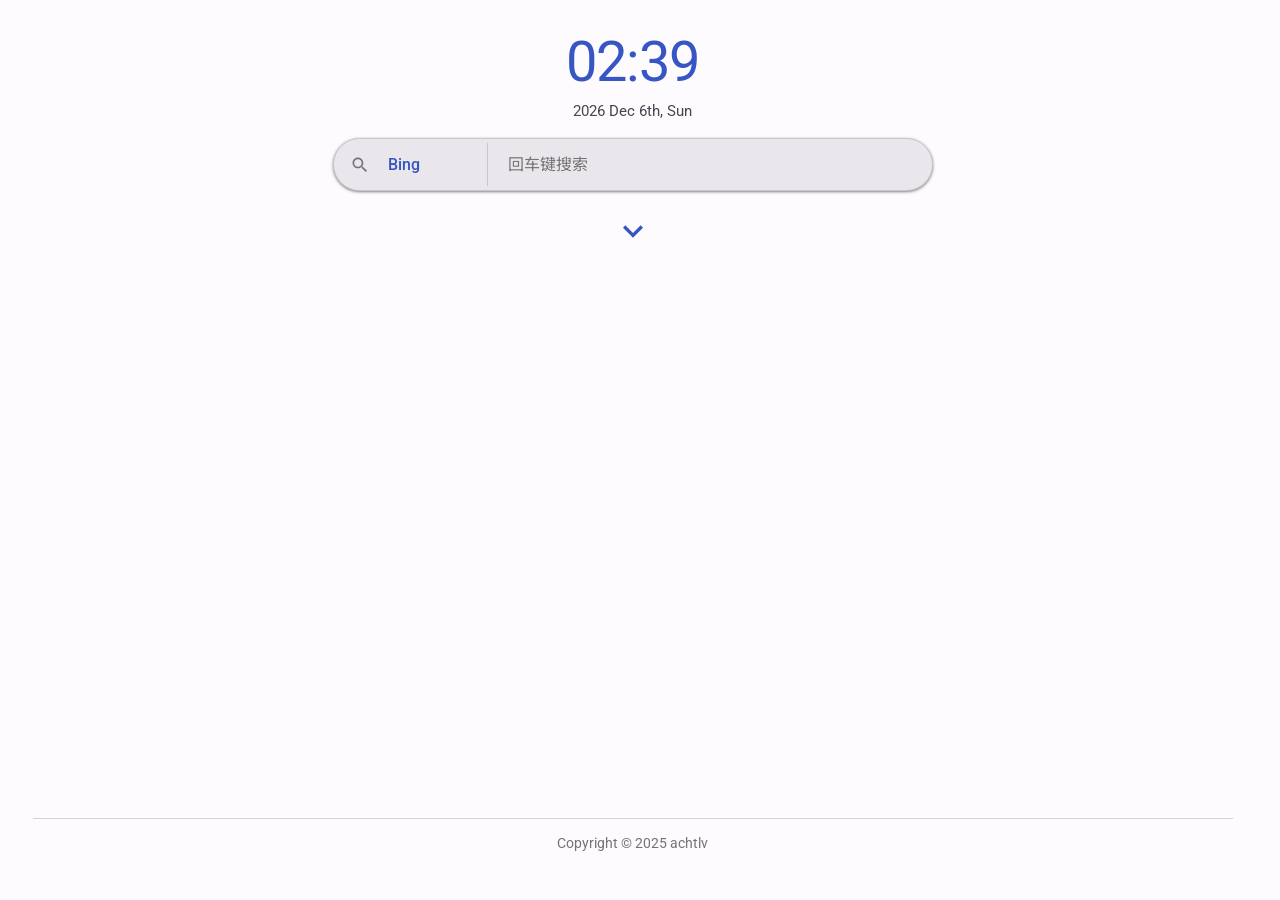
==== commit 08dc5f22: "Auto sync from achtlv.github.io" ====
--- a/index.html
+++ b/index.html
@@ -4,7 +4,7 @@
     <meta charset="UTF-8">
     <meta name="viewport" content="width=device-width, initial-scale=1.0">
     <meta name="google-site-verification" content="toAPbrj3V5QsZYBrPL8XmdCNMkl0tq5UnWP_uo9_Tjo" />
-    <link rel="canonical" href="https://ach.cc.cd/" />
+    <link rel="canonical" href="https://achtlv.kdns.fr/" />
     <title>ACH资源导航</title>
     <link rel="icon" type="image/x-icon" href="/favicon.ico">
     <link rel="preconnect" href="https://fonts.font.im">
@@ -17,12 +17,12 @@
       "@context": "https://schema.org",
       "@type": "WebSite",
       "name": "ACH资源导航",
-      "url": "https://ach.cc.cd/",
+      "url": "https://achtlv.kdns.fr/",
       "alternateName": ["ACH资源导航"],
       "description": "ACH资源导航，提供各种实用网页。",
       "potentialAction": {
         "@type": "SearchAction",
-        "target": "https://ach.cc.cd/?s={search_term_string}",
+        "target": "https://achtlv.kdns.fr/?s={search_term_string}",
         "query-input": "required name=search_term_string"
       }
     }
@@ -669,14 +669,6 @@
                             </div>
                         </div>
                     </a>
-                    <a href="https://jm-88.cc/" target="_blank">
-                        <div class="link-item">
-                            <div class="link-text">
-                                <h3>JM88</h3>
-                                <p>短链接生成服务，可加密，可为图片和视频生成短链接，后期不可更改原网站。</p>
-                            </div>
-                        </div>
-                    </a>
                     <a href="https://wannengrun.net/" target="_blank">
                         <div class="link-item">
                             <div class="link-text">
@@ -693,11 +685,27 @@
                             </div>
                         </div>
                     </a>
+                    <a href="https://mso.moepal.top/" target="_blank">
+                        <div class="link-item">
+                            <div class="link-text">
+                                <h3>MSO</h3>
+                                <p>MoePal（原萌娘助手）官方提供的免费网盘搜索器，但每天只能获取15次资源。</p>
+                            </div>
+                        </div>
+                    </a>
                     <a href="https://ahmia.fi/" target="_blank">
                         <div class="link-item">
                             <div class="link-text">
                                 <h3>Ahmia</h3>
                                 <p>一个由Juha Nurmi创建的针对Tor隐藏服务的开源搜索引擎，在暗网与明网均可以访问。有审查。</p>
+                            </div>
+                        </div>
+                    </a>
+                    <a href="https://chat.xiaokv.com/" target="_blank">
+                        <div class="link-item">
+                            <div class="link-text">
+                                <h3>匿名聊天室</h3>
+                                <p>漂流瓶。</p>
                             </div>
                         </div>
                     </a>
@@ -766,7 +774,7 @@
                     站长achtlv自己的资源。
                 </div>
                 <div class="category-content">
-                    <a href="https://achtlv.ccwu.cc/c" target="_blank">
+                    <a href="https://achtlv.kdns.fr/c" target="_blank">
                         <div class="link-item">
                             <div class="link-text">
                                 <h3>站长个人主页</h3>
@@ -774,7 +782,7 @@
                             </div>
                         </div>
                     </a>
-                    <a href="https://achtlv.ccwu.cc/u/dy" target="_blank">
+                    <a href="https://achtlv.kdns.fr/u/dy" target="_blank">
                         <div class="link-item">
                             <div class="link-text">
                                 <h3>各类链接</h3>
@@ -782,7 +790,7 @@
                             </div>
                         </div>
                     </a>
-                    <a href="https://p.achtlv.ccwu.cc/" target="_blank">
+                    <a href="https://p.achtlv.kdns.fr/" target="_blank">
                         <div class="link-item">
                             <div class="link-text">
                                 <h3>Cloudflare网页代理（密码找站长要）</h3>
@@ -790,7 +798,7 @@
                             </div>
                         </div>
                     </a>
-                    <a href="https://achtlv.ccwu.cc/weekly" target="_blank">
+                    <a href="https://achtlv.kdns.fr/weekly" target="_blank">
                         <div class="link-item">
                             <div class="link-text">
                                 <h3>TECH周刊</h3>
@@ -806,7 +814,7 @@
                             </div>
                         </div>
                     </a>
-                    <a href="https://achtlv.ccwu.cc/w/sqz" target="_blank">
+                    <a href="https://achtlv.kdns.fr/w/sqz" target="_blank">
                         <div class="link-item">
                             <div class="link-text">
                                 <h3>网文禁书《淫奇抄 之 锁情咒》</h3>
@@ -857,14 +865,6 @@
                             </div>
                         </div>
                     </a>
-                    <a href="https://site.tinycms.xyz/" target="_blank">
-                        <div class="link-item">
-                            <div class="link-text">
-                                <h3>免费ChatGPT</h3>
-                                <p>无需登录，免费使用ChatGPT Plus（可画图、上传文件）、Deepseek、Grok、Gemini等模型。</p>
-                            </div>
-                        </div>
-                    </a>
                 </div>
             </div>
             
@@ -932,7 +932,7 @@
                             </div>
                         </div>
                     </a>
-                    <a href="https://gr.achtlv.ccwu.cc/CeuiLiSA/Pixiv-Shaft/1" target="_blank">
+                    <a href="https://gr.achtlv.kdns.fr/CeuiLiSA/Pixiv-Shaft/1" target="_blank">
                         <div class="link-item">
                             <div class="link-text">
                                 <h3>Pixiv-Shaft</h3>
@@ -978,16 +978,8 @@
                     <a href="http://v9j.net/?url=" target="_blank">
                         <div class="link-item">
                             <div class="link-text">
-                                <h3>智能VIP云解析多线路</h3>
-                                <p>视频解析，多接口，有广告</p>
-                            </div>
-                        </div>
-                    </a>
-                    <a href="https://jiexi.789jiexi.com/?url=" target="_blank">
-                        <div class="link-item">
-                            <div class="link-text">
-                                <h3>789解析</h3>
-                                <p>视频解析，极速，但有很多广告</p>
+                                <h3>智能VIP云解析</h3>
+                                <p>视频解析，多线路，稳定，有广告。</p>
                             </div>
                         </div>
                     </a>
@@ -1133,11 +1125,11 @@
                             </div>
                         </div>
                     </a>
-                    <a href="https://my5353.com/vpn" target="_blank">
-                        <div class="link-item">
-                            <div class="link-text">
-                                <h3>绿茶VPN_2.6.7破解版</h3>
-                                <p>免费VPN只推荐这一个。</p>
+                    <a href="https://l.achtlv.kdns.fr/vpn" target="_blank">
+                        <div class="link-item">
+                            <div class="link-text">
+                                <h3>绿茶VPN破解版</h3>
+                                <p>免费VPN只推荐这一个，短链接：l.achtlv.kdns.fr/vpn。</p>
                             </div>
                         </div>
                     </a>
@@ -1184,11 +1176,11 @@
                     某些受限制的内容。
                 </div>
                 <div class="category-content">
-                    <a href="https://my5353.com/bre" target="_blank">
-                        <div class="link-item">
-                            <div class="link-text">
-                                <h3>Breeze 64位安卓版 下载</h3>
-                                <p>Breeze是哔咔漫画Picacomic和禁漫天堂JMComic3的二合一第三方客户端，短链接：my5353.com/bre</p>
+                    <a href="https://gr.achtlv.kdns.fr/Pacalini/PicaComic/arm" target="_blank">
+                        <div class="link-item">
+                            <div class="link-text">
+                                <h3>PicaComic arm64安卓版 下载</h3>
+                                <p>开源的多平台漫画阅读器，支持禁漫天堂、哔咔漫画、nhentai、绅士漫画等，短链接：l.achtlv.kdns.fr/pica</p>
                             </div>
                         </div>
                     </a>
@@ -1203,8 +1195,16 @@
                     <a href="https://jmcomic-zzz.one/" target="_blank">
                         <div class="link-item">
                             <div class="link-text">
-                                <h3>禁漫天堂</h3>
-                                <p>JMComic3，简称JM，短链接：my5353.com/jmtt</p>
+                                <h3>JM&amp;Bika Aura</h3>
+                                <p>禁漫天堂和哔咔漫画的聚合第三方阅读器，可直连，短链接：l.achtlv.kdns.fr/jm</p>
+                            </div>
+                        </div>
+                    </a>
+                    <a href="https://manhuabika.com/" target="_blank">
+                        <div class="link-item">
+                            <div class="link-text">
+                                <h3>哔咔漫画</h3>
+                                <p>哔咔漫画，短链接：l.achtlv.kdns.fr/bk</p>
                             </div>
                         </div>
                     </a>
@@ -1213,6 +1213,14 @@
                             <div class="link-text">
                                 <h3>nHentai</h3>
                                 <p>一个成人向网站，提供扫描和翻译的漫画。</p>
+                            </div>
+                        </div>
+                    </a>
+                    <a href="https://gr.achtlv.kdns.fr/daisukiKaffuChino/Han1meViewer/1" target="_blank">
+                        <div class="link-item">
+                            <div class="link-text">
+                                <h3>Han1meViewer+ 安卓版 下载</h3>
+                                <p>Han1meViewer的继续维护版，是一个Hanime1的第三方客户端，短链接：l.achtlv.kdns.fr/han，该链接是GitHub的加速链接。</p>
                             </div>
                         </div>
                     </a>
@@ -1240,14 +1248,6 @@
                             <div class="link-text">
                                 <h3>月岛 - 匿名版</h3>
                                 <p>免登录的发帖平台。</p>
-                            </div>
-                        </div>
-                    </a>
-                    <a href="https://jm-88.cc/2eTsPA" target="_blank">
-                        <div class="link-item">
-                            <div class="link-text">
-                                <h3>skm</h3>
-                                <p>skm</p>
                             </div>
                         </div>
                     </a>
